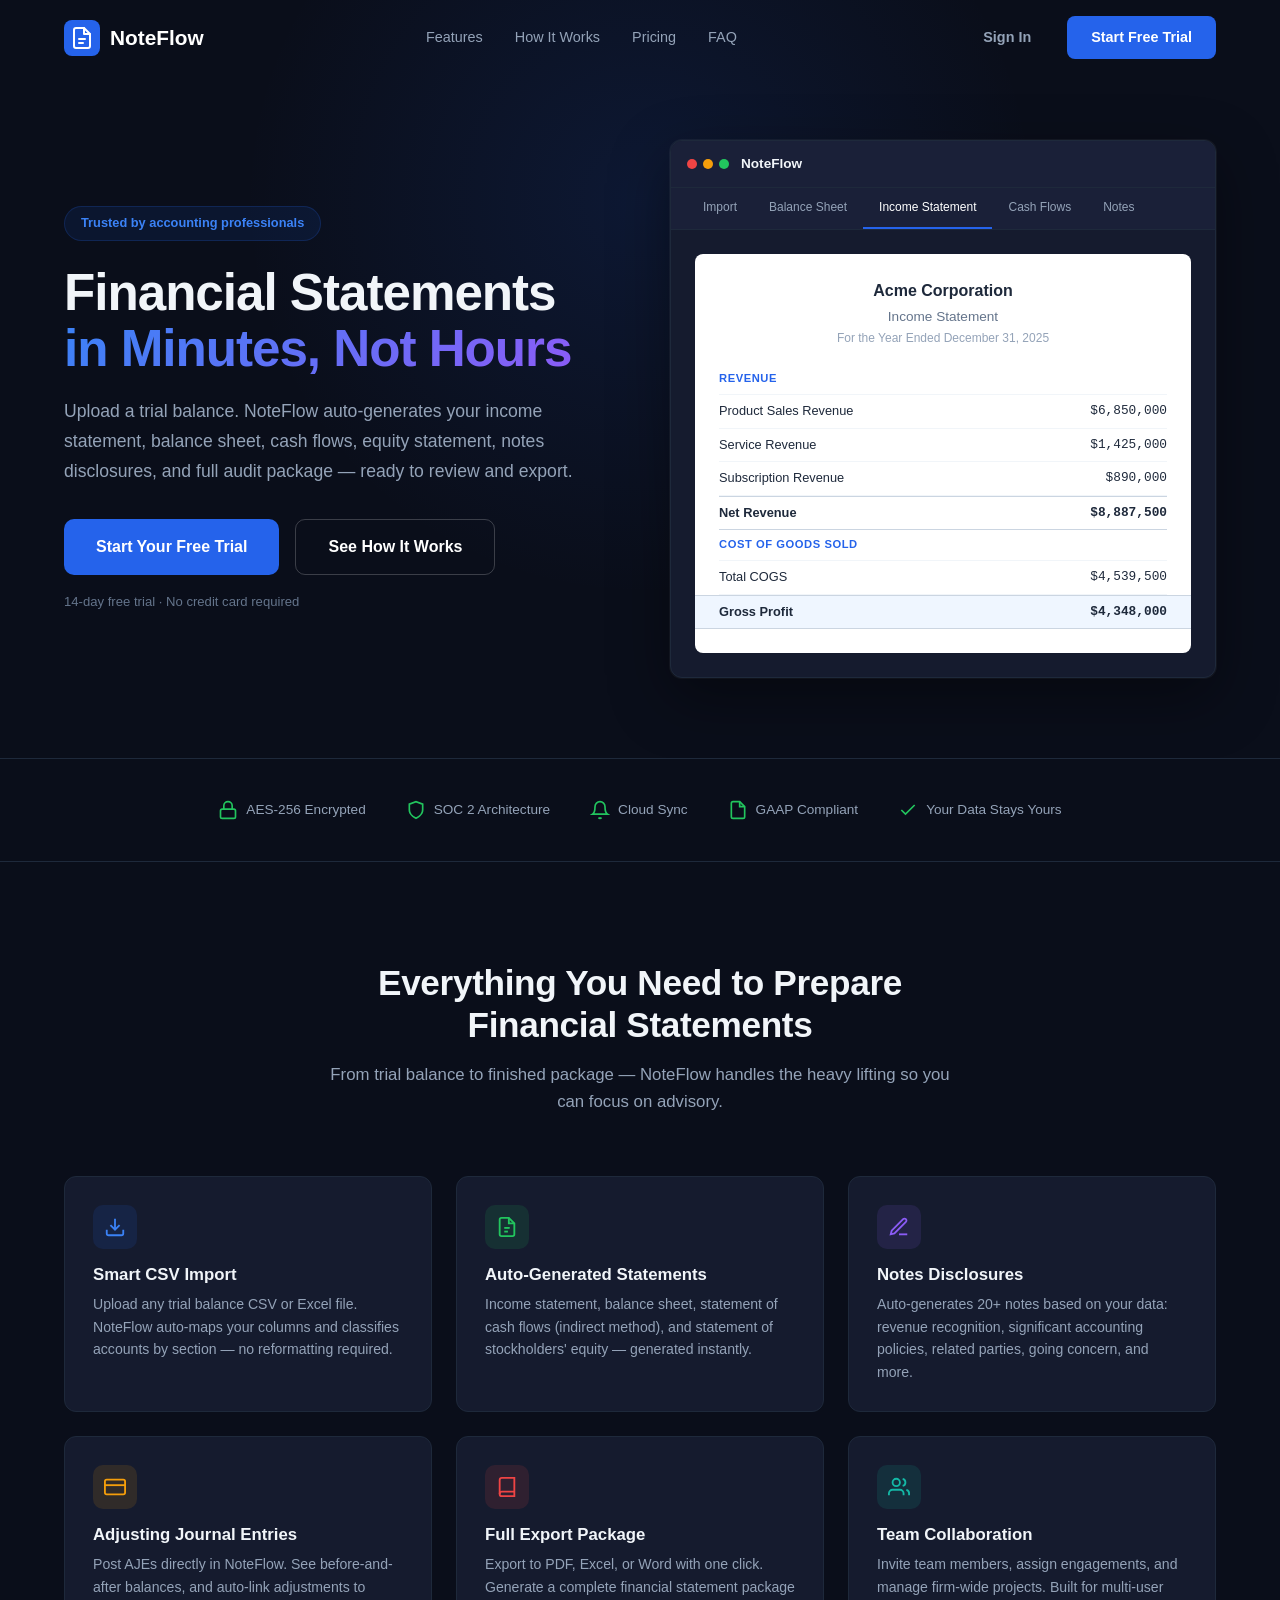
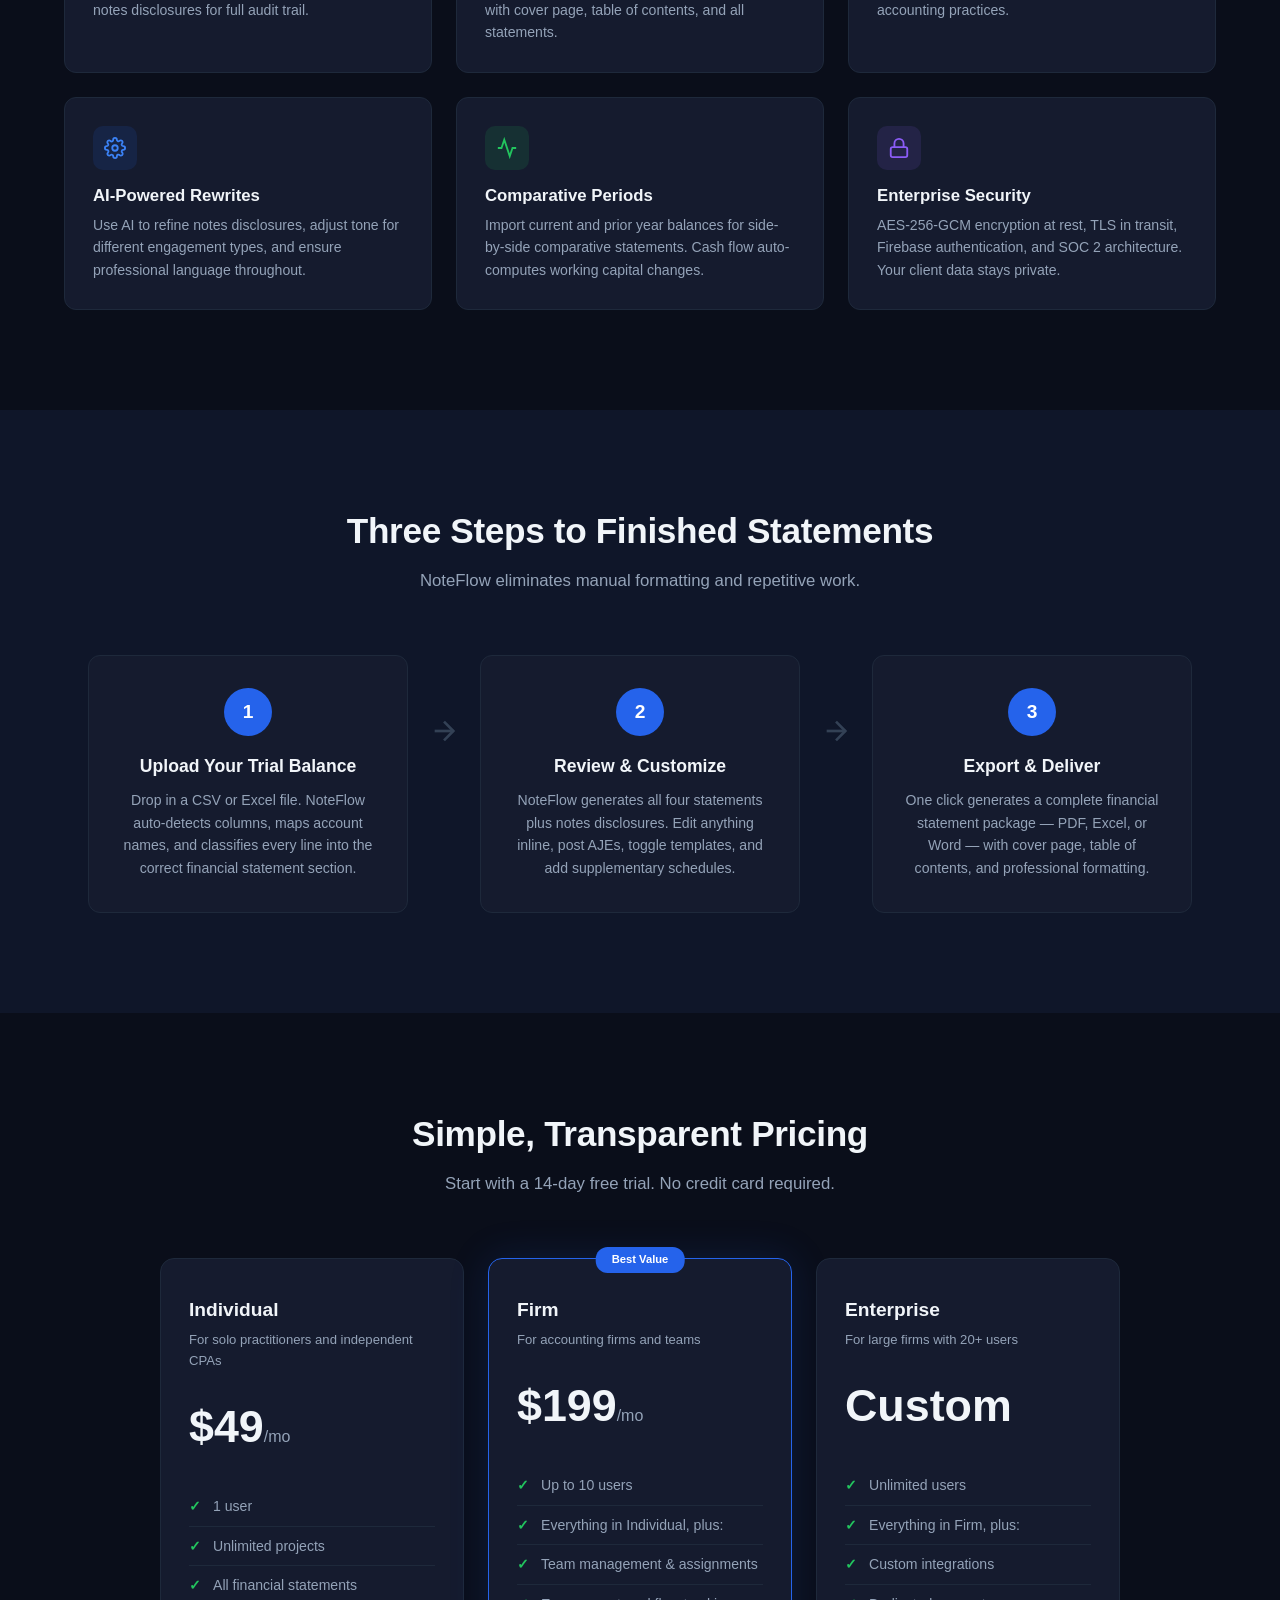
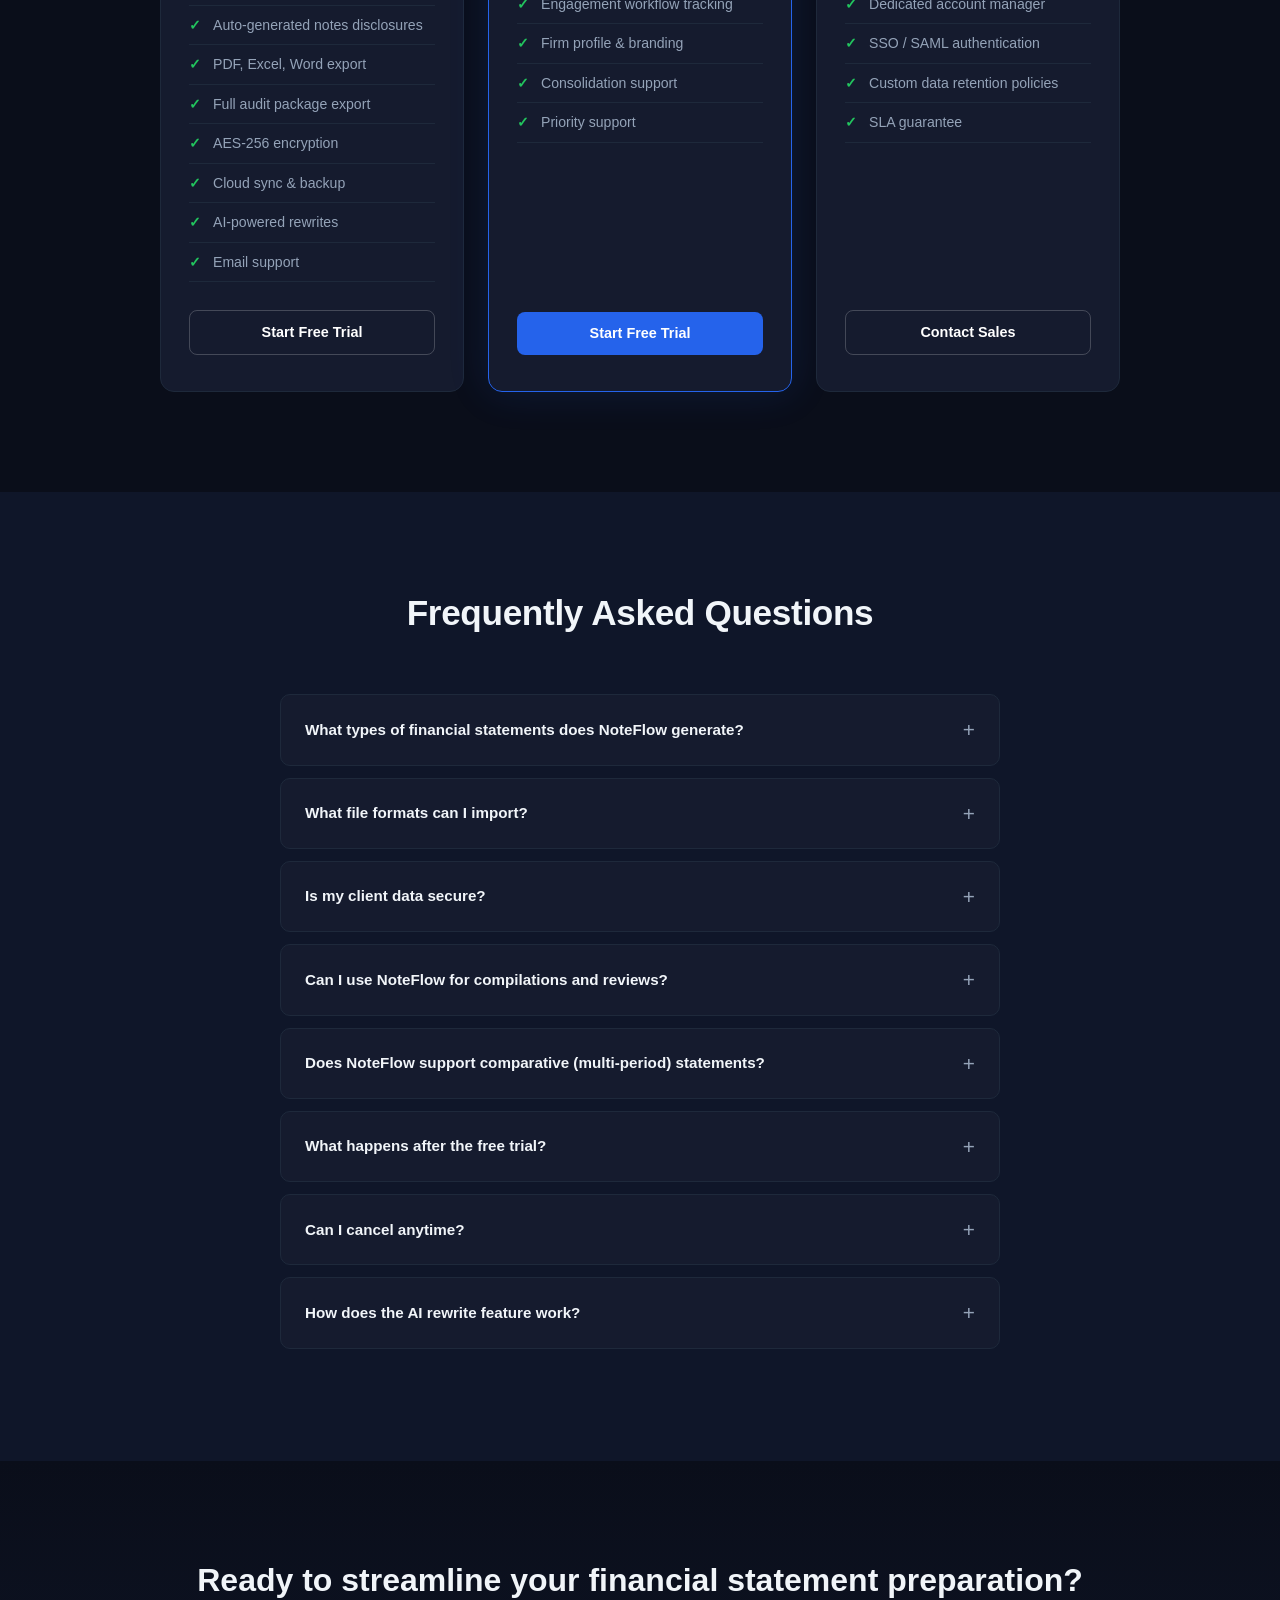
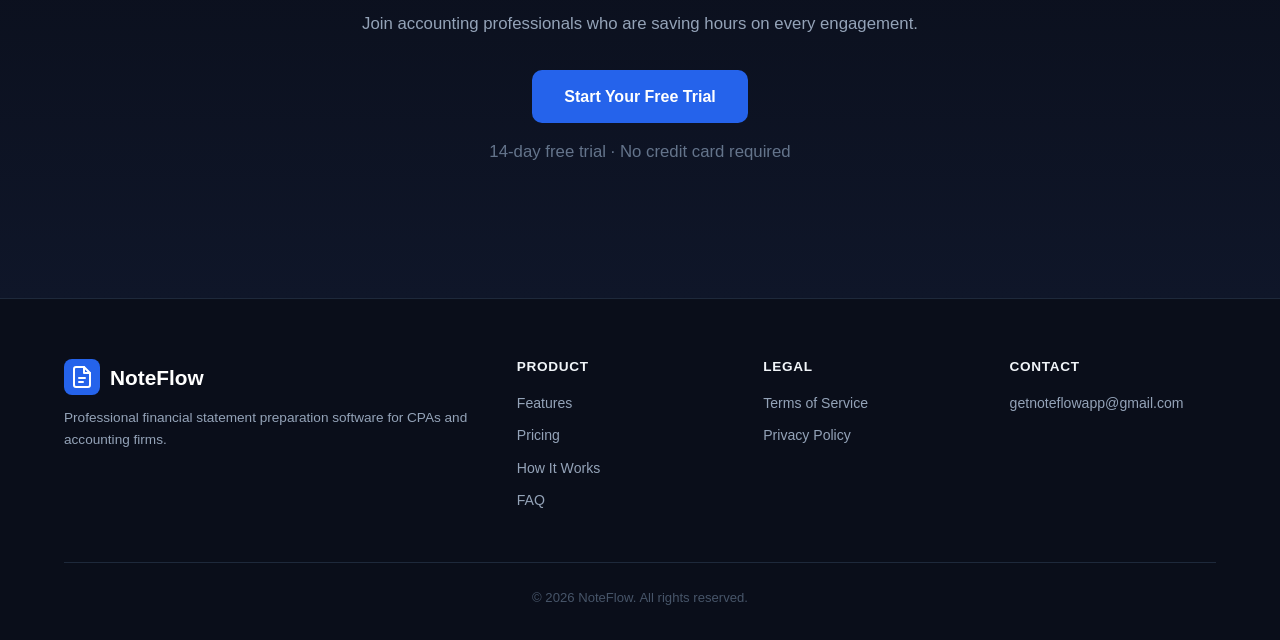
==== index.html @ 8ceaec92 "Initial product page for NoteFlow marketing site Static landing page with: - Hero section with app p" ====
<!DOCTYPE html>
<html lang="en">
<head>
  <meta charset="UTF-8">
  <meta name="viewport" content="width=device-width, initial-scale=1.0">
  <title>NoteFlow — Professional Financial Statements, Simplified</title>
  <meta name="description" content="NoteFlow automates financial statement preparation for CPAs and accounting firms. Generate income statements, balance sheets, cash flows, notes disclosures, and full audit packages in minutes.">
  <meta name="keywords" content="financial statements, CPA software, accounting software, trial balance, notes disclosures, audit package, SaaS">

  <!-- Open Graph -->
  <meta property="og:title" content="NoteFlow — Professional Financial Statements, Simplified">
  <meta property="og:description" content="Auto-generate financial statements, notes disclosures, and full audit packages from your trial balance. Built for CPAs.">
  <meta property="og:type" content="website">
  <meta property="og:url" content="https://noteflow.app">

  <!-- Favicon (inline SVG as data URI) -->
  <link rel="icon" href="data:image/svg+xml,<svg xmlns='http://www.w3.org/2000/svg' viewBox='0 0 24 24' fill='%232563eb'><rect width='24' height='24' rx='4'/><path d='M14 2H6a2 2 0 0 0-2 2v16a2 2 0 0 0 2 2h12a2 2 0 0 0 2-2V8z' fill='none' stroke='white' stroke-width='2'/><polyline points='14 2 14 8 20 8' fill='none' stroke='white' stroke-width='2'/></svg>">

  <link rel="stylesheet" href="style.css">
</head>
<body>

<!-- ===== NAVBAR ===== -->
<nav class="navbar" id="navbar">
  <div class="container nav-inner">
    <a href="/" class="nav-brand">
      <div class="nav-logo">
        <svg viewBox="0 0 24 24" fill="none" stroke="white" stroke-width="2" stroke-linecap="round" stroke-linejoin="round">
          <path d="M14 2H6a2 2 0 0 0-2 2v16a2 2 0 0 0 2 2h12a2 2 0 0 0 2-2V8z"/>
          <polyline points="14 2 14 8 20 8"/>
          <line x1="9" y1="13" x2="15" y2="13"/>
          <line x1="9" y1="17" x2="13" y2="17"/>
        </svg>
      </div>
      <span>NoteFlow</span>
    </a>
    <div class="nav-links" id="nav-links">
      <a href="#features">Features</a>
      <a href="#how-it-works">How It Works</a>
      <a href="#pricing">Pricing</a>
      <a href="#faq">FAQ</a>
    </div>
    <div class="nav-actions">
      <a href="https://app.noteflow.app" class="btn btn-ghost">Sign In</a>
      <a href="https://app.noteflow.app" class="btn btn-primary">Start Free Trial</a>
      <button class="mobile-menu-btn" id="mobile-menu-btn" aria-label="Toggle menu">
        <span></span><span></span><span></span>
      </button>
    </div>
  </div>
</nav>

<!-- ===== HERO ===== -->
<section class="hero">
  <div class="container">
    <div class="hero-content">
      <div class="hero-badge">Trusted by accounting professionals</div>
      <h1>Financial Statements<br><span class="gradient-text">in Minutes, Not Hours</span></h1>
      <p class="hero-sub">Upload a trial balance. NoteFlow auto-generates your income statement, balance sheet, cash flows, equity statement, notes disclosures, and full audit package &mdash; ready to review and export.</p>
      <div class="hero-ctas">
        <a href="https://app.noteflow.app" class="btn btn-primary btn-lg">Start Your Free Trial</a>
        <a href="#how-it-works" class="btn btn-outline btn-lg">See How It Works</a>
      </div>
      <p class="hero-note">14-day free trial &middot; No credit card required</p>
    </div>
    <div class="hero-visual">
      <div class="app-preview">
        <div class="preview-header">
          <div class="preview-dots"><span></span><span></span><span></span></div>
          <div class="preview-title">NoteFlow</div>
        </div>
        <div class="preview-tabs">
          <span>Import</span>
          <span>Balance Sheet</span>
          <span class="active">Income Statement</span>
          <span>Cash Flows</span>
          <span>Notes</span>
        </div>
        <div class="preview-body">
          <div class="preview-statement">
            <div class="preview-company">Acme Corporation</div>
            <div class="preview-stitle">Income Statement</div>
            <div class="preview-period">For the Year Ended December 31, 2025</div>
            <div class="preview-line">
              <span class="preview-section">REVENUE</span>
            </div>
            <div class="preview-line">
              <span>Product Sales Revenue</span>
              <span class="preview-amt">$6,850,000</span>
            </div>
            <div class="preview-line">
              <span>Service Revenue</span>
              <span class="preview-amt">$1,425,000</span>
            </div>
            <div class="preview-line">
              <span>Subscription Revenue</span>
              <span class="preview-amt">$890,000</span>
            </div>
            <div class="preview-line total">
              <span>Net Revenue</span>
              <span class="preview-amt">$8,887,500</span>
            </div>
            <div class="preview-line">
              <span class="preview-section">COST OF GOODS SOLD</span>
            </div>
            <div class="preview-line">
              <span>Total COGS</span>
              <span class="preview-amt">$4,539,500</span>
            </div>
            <div class="preview-line total highlight">
              <span>Gross Profit</span>
              <span class="preview-amt">$4,348,000</span>
            </div>
          </div>
        </div>
      </div>
    </div>
  </div>
</section>

<!-- ===== TRUST BAR ===== -->
<section class="trust-bar">
  <div class="container">
    <div class="trust-items">
      <div class="trust-item">
        <svg viewBox="0 0 24 24" fill="none" stroke="currentColor" stroke-width="2" width="20" height="20"><rect x="3" y="11" width="18" height="11" rx="2" ry="2"/><path d="M7 11V7a5 5 0 0 1 10 0v4"/></svg>
        <span>AES-256 Encrypted</span>
      </div>
      <div class="trust-item">
        <svg viewBox="0 0 24 24" fill="none" stroke="currentColor" stroke-width="2" width="20" height="20"><path d="M12 22s8-4 8-10V5l-8-3-8 3v7c0 6 8 10 8 10z"/></svg>
        <span>SOC 2 Architecture</span>
      </div>
      <div class="trust-item">
        <svg viewBox="0 0 24 24" fill="none" stroke="currentColor" stroke-width="2" width="20" height="20"><path d="M18 8A6 6 0 0 0 6 8c0 7-3 9-3 9h18s-3-2-3-9"/><path d="M13.73 21a2 2 0 0 1-3.46 0"/></svg>
        <span>Cloud Sync</span>
      </div>
      <div class="trust-item">
        <svg viewBox="0 0 24 24" fill="none" stroke="currentColor" stroke-width="2" width="20" height="20"><path d="M14 2H6a2 2 0 0 0-2 2v16a2 2 0 0 0 2 2h12a2 2 0 0 0 2-2V8z"/><polyline points="14 2 14 8 20 8"/></svg>
        <span>GAAP Compliant</span>
      </div>
      <div class="trust-item">
        <svg viewBox="0 0 24 24" fill="none" stroke="currentColor" stroke-width="2" width="20" height="20"><polyline points="20 6 9 17 4 12"/></svg>
        <span>Your Data Stays Yours</span>
      </div>
    </div>
  </div>
</section>

<!-- ===== FEATURES ===== -->
<section class="features" id="features">
  <div class="container">
    <div class="section-header">
      <h2>Everything You Need to Prepare<br>Financial Statements</h2>
      <p>From trial balance to finished package &mdash; NoteFlow handles the heavy lifting so you can focus on advisory.</p>
    </div>
    <div class="features-grid">
      <div class="feature-card">
        <div class="feature-icon blue">
          <svg viewBox="0 0 24 24" fill="none" stroke="currentColor" stroke-width="2"><path d="M21 15v4a2 2 0 0 1-2 2H5a2 2 0 0 1-2-2v-4"/><polyline points="7 10 12 15 17 10"/><line x1="12" y1="15" x2="12" y2="3"/></svg>
        </div>
        <h3>Smart CSV Import</h3>
        <p>Upload any trial balance CSV or Excel file. NoteFlow auto-maps your columns and classifies accounts by section &mdash; no reformatting required.</p>
      </div>
      <div class="feature-card">
        <div class="feature-icon green">
          <svg viewBox="0 0 24 24" fill="none" stroke="currentColor" stroke-width="2"><path d="M14 2H6a2 2 0 0 0-2 2v16a2 2 0 0 0 2 2h12a2 2 0 0 0 2-2V8z"/><polyline points="14 2 14 8 20 8"/><line x1="9" y1="13" x2="15" y2="13"/><line x1="9" y1="17" x2="13" y2="17"/></svg>
        </div>
        <h3>Auto-Generated Statements</h3>
        <p>Income statement, balance sheet, statement of cash flows (indirect method), and statement of stockholders' equity &mdash; generated instantly.</p>
      </div>
      <div class="feature-card">
        <div class="feature-icon purple">
          <svg viewBox="0 0 24 24" fill="none" stroke="currentColor" stroke-width="2"><path d="M12 20h9"/><path d="M16.5 3.5a2.121 2.121 0 0 1 3 3L7 19l-4 1 1-4L16.5 3.5z"/></svg>
        </div>
        <h3>Notes Disclosures</h3>
        <p>Auto-generates 20+ notes based on your data: revenue recognition, significant accounting policies, related parties, going concern, and more.</p>
      </div>
      <div class="feature-card">
        <div class="feature-icon orange">
          <svg viewBox="0 0 24 24" fill="none" stroke="currentColor" stroke-width="2"><rect x="1" y="4" width="22" height="16" rx="2" ry="2"/><line x1="1" y1="10" x2="23" y2="10"/></svg>
        </div>
        <h3>Adjusting Journal Entries</h3>
        <p>Post AJEs directly in NoteFlow. See before-and-after balances, and auto-link adjustments to notes disclosures for full audit trail.</p>
      </div>
      <div class="feature-card">
        <div class="feature-icon red">
          <svg viewBox="0 0 24 24" fill="none" stroke="currentColor" stroke-width="2"><path d="M4 19.5A2.5 2.5 0 0 1 6.5 17H20"/><path d="M6.5 2H20v20H6.5A2.5 2.5 0 0 1 4 19.5v-15A2.5 2.5 0 0 1 6.5 2z"/></svg>
        </div>
        <h3>Full Export Package</h3>
        <p>Export to PDF, Excel, or Word with one click. Generate a complete financial statement package with cover page, table of contents, and all statements.</p>
      </div>
      <div class="feature-card">
        <div class="feature-icon teal">
          <svg viewBox="0 0 24 24" fill="none" stroke="currentColor" stroke-width="2"><path d="M17 21v-2a4 4 0 0 0-4-4H5a4 4 0 0 0-4 4v2"/><circle cx="9" cy="7" r="4"/><path d="M23 21v-2a4 4 0 0 0-3-3.87"/><path d="M16 3.13a4 4 0 0 1 0 7.75"/></svg>
        </div>
        <h3>Team Collaboration</h3>
        <p>Invite team members, assign engagements, and manage firm-wide projects. Built for multi-user accounting practices.</p>
      </div>
      <div class="feature-card">
        <div class="feature-icon blue">
          <svg viewBox="0 0 24 24" fill="none" stroke="currentColor" stroke-width="2"><circle cx="12" cy="12" r="3"/><path d="M19.4 15a1.65 1.65 0 0 0 .33 1.82l.06.06a2 2 0 0 1 0 2.83 2 2 0 0 1-2.83 0l-.06-.06a1.65 1.65 0 0 0-1.82-.33 1.65 1.65 0 0 0-1 1.51V21a2 2 0 0 1-2 2 2 2 0 0 1-2-2v-.09A1.65 1.65 0 0 0 9 19.4a1.65 1.65 0 0 0-1.82.33l-.06.06a2 2 0 0 1-2.83 0 2 2 0 0 1 0-2.83l.06-.06A1.65 1.65 0 0 0 4.68 15a1.65 1.65 0 0 0-1.51-1H3a2 2 0 0 1-2-2 2 2 0 0 1 2-2h.09A1.65 1.65 0 0 0 4.6 9a1.65 1.65 0 0 0-.33-1.82l-.06-.06a2 2 0 0 1 0-2.83 2 2 0 0 1 2.83 0l.06.06A1.65 1.65 0 0 0 9 4.68a1.65 1.65 0 0 0 1-1.51V3a2 2 0 0 1 2-2 2 2 0 0 1 2 2v.09a1.65 1.65 0 0 0 1 1.51 1.65 1.65 0 0 0 1.82-.33l.06-.06a2 2 0 0 1 2.83 0 2 2 0 0 1 0 2.83l-.06.06A1.65 1.65 0 0 0 19.4 9a1.65 1.65 0 0 0 1.51 1H21a2 2 0 0 1 2 2 2 2 0 0 1-2 2h-.09a1.65 1.65 0 0 0-1.51 1z"/></svg>
        </div>
        <h3>AI-Powered Rewrites</h3>
        <p>Use AI to refine notes disclosures, adjust tone for different engagement types, and ensure professional language throughout.</p>
      </div>
      <div class="feature-card">
        <div class="feature-icon green">
          <svg viewBox="0 0 24 24" fill="none" stroke="currentColor" stroke-width="2"><polyline points="22 12 18 12 15 21 9 3 6 12 2 12"/></svg>
        </div>
        <h3>Comparative Periods</h3>
        <p>Import current and prior year balances for side-by-side comparative statements. Cash flow auto-computes working capital changes.</p>
      </div>
      <div class="feature-card">
        <div class="feature-icon purple">
          <svg viewBox="0 0 24 24" fill="none" stroke="currentColor" stroke-width="2"><rect x="3" y="11" width="18" height="11" rx="2" ry="2"/><path d="M7 11V7a5 5 0 0 1 10 0v4"/></svg>
        </div>
        <h3>Enterprise Security</h3>
        <p>AES-256-GCM encryption at rest, TLS in transit, Firebase authentication, and SOC 2 architecture. Your client data stays private.</p>
      </div>
    </div>
  </div>
</section>

<!-- ===== HOW IT WORKS ===== -->
<section class="how-it-works" id="how-it-works">
  <div class="container">
    <div class="section-header">
      <h2>Three Steps to Finished Statements</h2>
      <p>NoteFlow eliminates manual formatting and repetitive work.</p>
    </div>
    <div class="steps">
      <div class="step">
        <div class="step-number">1</div>
        <h3>Upload Your Trial Balance</h3>
        <p>Drop in a CSV or Excel file. NoteFlow auto-detects columns, maps account names, and classifies every line into the correct financial statement section.</p>
      </div>
      <div class="step-arrow">
        <svg viewBox="0 0 24 24" fill="none" stroke="currentColor" stroke-width="2" width="32" height="32"><line x1="5" y1="12" x2="19" y2="12"/><polyline points="12 5 19 12 12 19"/></svg>
      </div>
      <div class="step">
        <div class="step-number">2</div>
        <h3>Review &amp; Customize</h3>
        <p>NoteFlow generates all four statements plus notes disclosures. Edit anything inline, post AJEs, toggle templates, and add supplementary schedules.</p>
      </div>
      <div class="step-arrow">
        <svg viewBox="0 0 24 24" fill="none" stroke="currentColor" stroke-width="2" width="32" height="32"><line x1="5" y1="12" x2="19" y2="12"/><polyline points="12 5 19 12 12 19"/></svg>
      </div>
      <div class="step">
        <div class="step-number">3</div>
        <h3>Export &amp; Deliver</h3>
        <p>One click generates a complete financial statement package &mdash; PDF, Excel, or Word &mdash; with cover page, table of contents, and professional formatting.</p>
      </div>
    </div>
  </div>
</section>

<!-- ===== PRICING ===== -->
<section class="pricing" id="pricing">
  <div class="container">
    <div class="section-header">
      <h2>Simple, Transparent Pricing</h2>
      <p>Start with a 14-day free trial. No credit card required.</p>
    </div>
    <div class="pricing-grid">
      <div class="price-card">
        <div class="price-name">Individual</div>
        <div class="price-desc">For solo practitioners and independent CPAs</div>
        <div class="price-amount">$49<span>/mo</span></div>
        <ul class="price-features">
          <li>1 user</li>
          <li>Unlimited projects</li>
          <li>All financial statements</li>
          <li>Auto-generated notes disclosures</li>
          <li>PDF, Excel, Word export</li>
          <li>Full audit package export</li>
          <li>AES-256 encryption</li>
          <li>Cloud sync &amp; backup</li>
          <li>AI-powered rewrites</li>
          <li>Email support</li>
        </ul>
        <a href="https://app.noteflow.app" class="btn btn-outline btn-block">Start Free Trial</a>
      </div>
      <div class="price-card featured">
        <div class="price-badge">Best Value</div>
        <div class="price-name">Firm</div>
        <div class="price-desc">For accounting firms and teams</div>
        <div class="price-amount">$199<span>/mo</span></div>
        <ul class="price-features">
          <li>Up to 10 users</li>
          <li>Everything in Individual, plus:</li>
          <li>Team management &amp; assignments</li>
          <li>Engagement workflow tracking</li>
          <li>Firm profile &amp; branding</li>
          <li>Consolidation support</li>
          <li>Priority support</li>
        </ul>
        <a href="https://app.noteflow.app" class="btn btn-primary btn-block">Start Free Trial</a>
      </div>
      <div class="price-card">
        <div class="price-name">Enterprise</div>
        <div class="price-desc">For large firms with 20+ users</div>
        <div class="price-amount">Custom</div>
        <ul class="price-features">
          <li>Unlimited users</li>
          <li>Everything in Firm, plus:</li>
          <li>Custom integrations</li>
          <li>Dedicated account manager</li>
          <li>SSO / SAML authentication</li>
          <li>Custom data retention policies</li>
          <li>SLA guarantee</li>
        </ul>
        <a href="mailto:getnoteflowapp@gmail.com" class="btn btn-outline btn-block">Contact Sales</a>
      </div>
    </div>
  </div>
</section>

<!-- ===== FAQ ===== -->
<section class="faq" id="faq">
  <div class="container">
    <div class="section-header">
      <h2>Frequently Asked Questions</h2>
    </div>
    <div class="faq-list">
      <details class="faq-item">
        <summary>What types of financial statements does NoteFlow generate?</summary>
        <p>NoteFlow generates all four primary financial statements: Income Statement, Balance Sheet, Statement of Cash Flows (indirect method), and Statement of Stockholders' Equity. It also auto-generates comprehensive notes disclosures, supplementary schedules, and a complete audit package with cover page and table of contents.</p>
      </details>
      <details class="faq-item">
        <summary>What file formats can I import?</summary>
        <p>NoteFlow accepts CSV, TSV, and Excel (.xlsx, .xls) files. Our smart import wizard auto-detects your column layout and lets you map fields with a visual interface &mdash; no need to reformat your trial balance.</p>
      </details>
      <details class="faq-item">
        <summary>Is my client data secure?</summary>
        <p>Absolutely. All data is encrypted with AES-256-GCM at rest and TLS in transit. We use Firebase Authentication for secure login, and your encryption keys are derived from your credentials so even we cannot read your data. We never sell or share client data.</p>
      </details>
      <details class="faq-item">
        <summary>Can I use NoteFlow for compilations and reviews?</summary>
        <p>Yes. NoteFlow is designed for compilation, review, and preparation engagements. The auto-generated notes disclosures follow GAAP standards and can be customized for your specific engagement type (tax basis, cash basis, GAAP, IFRS).</p>
      </details>
      <details class="faq-item">
        <summary>Does NoteFlow support comparative (multi-period) statements?</summary>
        <p>Yes. Import current and prior year trial balances together, and NoteFlow generates side-by-side comparative statements. The cash flow statement automatically computes working capital changes between periods.</p>
      </details>
      <details class="faq-item">
        <summary>What happens after the free trial?</summary>
        <p>After 14 days, you'll be asked to select a subscription plan to continue. All your data and projects are preserved. You can export everything at any time, even if your subscription lapses.</p>
      </details>
      <details class="faq-item">
        <summary>Can I cancel anytime?</summary>
        <p>Yes. There are no long-term contracts. Cancel your subscription at any time from your account settings. You'll retain access through the end of your billing period.</p>
      </details>
      <details class="faq-item">
        <summary>How does the AI rewrite feature work?</summary>
        <p>NoteFlow integrates with AI to help you refine notes disclosures. You provide your own API key (stored locally, never sent to our servers), and the AI can adjust tone, expand detail, or simplify language while preserving technical accuracy.</p>
      </details>
    </div>
  </div>
</section>

<!-- ===== CTA ===== -->
<section class="cta-section">
  <div class="container">
    <h2>Ready to streamline your financial statement preparation?</h2>
    <p>Join accounting professionals who are saving hours on every engagement.</p>
    <a href="https://app.noteflow.app" class="btn btn-primary btn-lg">Start Your Free Trial</a>
    <p class="cta-note">14-day free trial &middot; No credit card required</p>
  </div>
</section>

<!-- ===== FOOTER ===== -->
<footer class="footer">
  <div class="container">
    <div class="footer-grid">
      <div class="footer-brand">
        <div class="nav-brand">
          <div class="nav-logo">
            <svg viewBox="0 0 24 24" fill="none" stroke="white" stroke-width="2" stroke-linecap="round" stroke-linejoin="round">
              <path d="M14 2H6a2 2 0 0 0-2 2v16a2 2 0 0 0 2 2h12a2 2 0 0 0 2-2V8z"/>
              <polyline points="14 2 14 8 20 8"/>
              <line x1="9" y1="13" x2="15" y2="13"/>
              <line x1="9" y1="17" x2="13" y2="17"/>
            </svg>
          </div>
          <span>NoteFlow</span>
        </div>
        <p>Professional financial statement preparation software for CPAs and accounting firms.</p>
      </div>
      <div class="footer-col">
        <h4>Product</h4>
        <a href="#features">Features</a>
        <a href="#pricing">Pricing</a>
        <a href="#how-it-works">How It Works</a>
        <a href="#faq">FAQ</a>
      </div>
      <div class="footer-col">
        <h4>Legal</h4>
        <a href="terms.html">Terms of Service</a>
        <a href="privacy.html">Privacy Policy</a>
      </div>
      <div class="footer-col">
        <h4>Contact</h4>
        <a href="mailto:getnoteflowapp@gmail.com">getnoteflowapp@gmail.com</a>
      </div>
    </div>
    <div class="footer-bottom">
      <p>&copy; 2026 NoteFlow. All rights reserved.</p>
    </div>
  </div>
</footer>

<script>
// Mobile menu toggle
document.getElementById('mobile-menu-btn').addEventListener('click', function() {
  document.getElementById('nav-links').classList.toggle('open');
  this.classList.toggle('open');
});

// Navbar scroll effect
window.addEventListener('scroll', function() {
  document.getElementById('navbar').classList.toggle('scrolled', window.scrollY > 20);
});

// Smooth scroll for anchor links
document.querySelectorAll('a[href^="#"]').forEach(function(a) {
  a.addEventListener('click', function(e) {
    e.preventDefault();
    var target = document.querySelector(this.getAttribute('href'));
    if (target) {
      target.scrollIntoView({ behavior: 'smooth', block: 'start' });
      // Close mobile menu if open
      document.getElementById('nav-links').classList.remove('open');
      document.getElementById('mobile-menu-btn').classList.remove('open');
    }
  });
});
</script>

</body>
</html>
---- style.css ----
/* ═══════════════════════════════════════════════════════════════════
   NoteFlow — Product Page Styles
   ═══════════════════════════════════════════════════════════════════ */

:root {
  --primary: #2563eb;
  --primary-dark: #1d4ed8;
  --primary-light: #3b82f6;
  --bg: #0a0e1a;
  --bg-light: #0f1629;
  --card: #151b2e;
  --card-border: #1e293b;
  --text: #94a3b8;
  --heading: #f1f5f9;
  --white: #ffffff;
  --green: #22c55e;
  --purple: #8b5cf6;
  --orange: #f59e0b;
  --red: #ef4444;
  --teal: #14b8a6;
}

*, *::before, *::after { box-sizing: border-box; margin: 0; padding: 0; }

html { scroll-behavior: smooth; scroll-padding-top: 80px; }

body {
  font-family: -apple-system, BlinkMacSystemFont, 'Segoe UI', Roboto, 'Helvetica Neue', Arial, sans-serif;
  background: var(--bg);
  color: var(--text);
  line-height: 1.6;
  -webkit-font-smoothing: antialiased;
}

.container { max-width: 1200px; margin: 0 auto; padding: 0 24px; }

h1, h2, h3, h4 { color: var(--heading); font-weight: 700; line-height: 1.2; }

a { color: var(--primary-light); text-decoration: none; }

/* ─── Buttons ────────────────────────────────────────────────────── */

.btn {
  display: inline-flex; align-items: center; justify-content: center;
  padding: 10px 24px; border-radius: 8px; font-weight: 600;
  font-size: 0.9rem; transition: all 0.2s; border: none; cursor: pointer;
  text-decoration: none;
}
.btn-primary { background: var(--primary); color: var(--white); }
.btn-primary:hover { background: var(--primary-dark); transform: translateY(-1px); box-shadow: 0 4px 20px rgba(37, 99, 235, 0.4); }
.btn-outline { background: transparent; color: var(--white); border: 1px solid rgba(255,255,255,0.2); }
.btn-outline:hover { border-color: var(--primary); color: var(--primary-light); background: rgba(37, 99, 235, 0.05); }
.btn-ghost { background: transparent; color: var(--text); }
.btn-ghost:hover { color: var(--white); }
.btn-lg { padding: 14px 32px; font-size: 1rem; border-radius: 10px; }
.btn-block { width: 100%; }

/* ─── Navbar ─────────────────────────────────────────────────────── */

.navbar {
  position: fixed; top: 0; left: 0; right: 0; z-index: 1000;
  padding: 16px 0; transition: all 0.3s;
}
.navbar.scrolled { background: rgba(10, 14, 26, 0.95); backdrop-filter: blur(20px); border-bottom: 1px solid var(--card-border); padding: 10px 0; }
.nav-inner { display: flex; align-items: center; justify-content: space-between; }
.nav-brand { display: flex; align-items: center; gap: 10px; text-decoration: none; }
.nav-brand span { font-size: 1.3rem; font-weight: 800; color: var(--white); }
.nav-logo {
  width: 36px; height: 36px; background: var(--primary); border-radius: 8px;
  display: flex; align-items: center; justify-content: center; padding: 6px;
}
.nav-logo svg { width: 100%; height: 100%; }
.nav-links { display: flex; gap: 32px; }
.nav-links a { color: var(--text); font-size: 0.9rem; font-weight: 500; transition: color 0.2s; }
.nav-links a:hover { color: var(--white); }
.nav-actions { display: flex; align-items: center; gap: 12px; }

.mobile-menu-btn {
  display: none; background: none; border: none; cursor: pointer;
  width: 28px; height: 20px; position: relative; flex-direction: column; justify-content: space-between;
}
.mobile-menu-btn span {
  display: block; width: 100%; height: 2px; background: var(--text); border-radius: 2px;
  transition: all 0.3s;
}
.mobile-menu-btn.open span:nth-child(1) { transform: rotate(45deg) translate(6px, 6px); }
.mobile-menu-btn.open span:nth-child(2) { opacity: 0; }
.mobile-menu-btn.open span:nth-child(3) { transform: rotate(-45deg) translate(6px, -6px); }

/* ─── Hero ───────────────────────────────────────────────────────── */

.hero {
  padding: 140px 0 80px; position: relative; overflow: hidden;
}
.hero::before {
  content: ''; position: absolute; top: -200px; left: 50%; transform: translateX(-50%);
  width: 800px; height: 800px; border-radius: 50%;
  background: radial-gradient(circle, rgba(37, 99, 235, 0.12) 0%, transparent 70%);
  pointer-events: none;
}
.hero .container { display: grid; grid-template-columns: 1fr 1fr; gap: 60px; align-items: center; }
.hero-content { position: relative; z-index: 1; }
.hero-badge {
  display: inline-block; background: rgba(37, 99, 235, 0.1); color: var(--primary-light);
  padding: 6px 16px; border-radius: 20px; font-size: 0.8rem; font-weight: 600;
  margin-bottom: 24px; border: 1px solid rgba(37, 99, 235, 0.2);
}
.hero h1 { font-size: 3.2rem; line-height: 1.1; margin-bottom: 20px; letter-spacing: -0.02em; }
.gradient-text { background: linear-gradient(135deg, var(--primary-light), var(--purple)); -webkit-background-clip: text; -webkit-text-fill-color: transparent; background-clip: text; }
.hero-sub { font-size: 1.1rem; line-height: 1.7; margin-bottom: 32px; max-width: 520px; color: var(--text); }
.hero-ctas { display: flex; gap: 16px; margin-bottom: 16px; }
.hero-note { font-size: 0.82rem; color: #64748b; }

/* ─── App Preview (Hero visual) ──────────────────────────────────── */

.hero-visual { position: relative; z-index: 1; }
.app-preview {
  background: var(--card); border: 1px solid var(--card-border); border-radius: 12px;
  overflow: hidden; box-shadow: 0 20px 60px rgba(0,0,0,0.4), 0 0 0 1px rgba(255,255,255,0.05);
}
.preview-header {
  display: flex; align-items: center; gap: 12px; padding: 12px 16px;
  background: #1a2038; border-bottom: 1px solid var(--card-border);
}
.preview-dots { display: flex; gap: 6px; }
.preview-dots span { width: 10px; height: 10px; border-radius: 50%; background: #334155; }
.preview-dots span:nth-child(1) { background: #ef4444; }
.preview-dots span:nth-child(2) { background: #f59e0b; }
.preview-dots span:nth-child(3) { background: #22c55e; }
.preview-title { color: var(--heading); font-weight: 700; font-size: 0.85rem; }
.preview-tabs {
  display: flex; gap: 0; background: #1a2038; border-bottom: 1px solid var(--card-border);
  padding: 0 16px; font-size: 0.75rem;
}
.preview-tabs span { padding: 10px 16px; color: var(--text); cursor: default; }
.preview-tabs span.active { color: var(--white); border-bottom: 2px solid var(--primary); }
.preview-body { padding: 24px; }
.preview-statement { background: var(--white); border-radius: 8px; padding: 24px; color: #1e293b; }
.preview-company { text-align: center; font-weight: 700; font-size: 1rem; margin-bottom: 2px; }
.preview-stitle { text-align: center; color: #64748b; font-size: 0.85rem; margin-bottom: 2px; }
.preview-period { text-align: center; color: #94a3b8; font-size: 0.75rem; margin-bottom: 16px; }
.preview-line { display: flex; justify-content: space-between; padding: 6px 0; font-size: 0.8rem; border-bottom: 1px solid #f1f5f9; }
.preview-line .preview-section { font-weight: 700; font-size: 0.7rem; letter-spacing: 0.05em; color: var(--primary); }
.preview-line.total { font-weight: 700; border-top: 1px solid #cbd5e1; border-bottom: 1px solid #cbd5e1; }
.preview-line.highlight { background: #eff6ff; margin: 0 -24px; padding: 6px 24px; }
.preview-amt { font-family: 'SF Mono', 'Fira Code', monospace; font-size: 0.8rem; }

/* ─── Trust Bar ──────────────────────────────────────────────────── */

.trust-bar { padding: 40px 0; border-top: 1px solid var(--card-border); border-bottom: 1px solid var(--card-border); }
.trust-items { display: flex; justify-content: center; gap: 40px; flex-wrap: wrap; }
.trust-item { display: flex; align-items: center; gap: 8px; font-size: 0.85rem; color: var(--text); }
.trust-item svg { color: var(--green); flex-shrink: 0; }

/* ─── Section Headers ────────────────────────────────────────────── */

.section-header { text-align: center; max-width: 640px; margin: 0 auto 60px; }
.section-header h2 { font-size: 2.2rem; margin-bottom: 16px; letter-spacing: -0.01em; }
.section-header p { font-size: 1.05rem; color: var(--text); }

/* ─── Features ───────────────────────────────────────────────────── */

.features { padding: 100px 0; }
.features-grid { display: grid; grid-template-columns: repeat(3, 1fr); gap: 24px; }
.feature-card {
  background: var(--card); border: 1px solid var(--card-border); border-radius: 12px;
  padding: 28px; transition: all 0.3s;
}
.feature-card:hover { border-color: rgba(37, 99, 235, 0.3); transform: translateY(-2px); box-shadow: 0 8px 30px rgba(0,0,0,0.2); }
.feature-icon {
  width: 44px; height: 44px; border-radius: 10px; display: flex; align-items: center;
  justify-content: center; margin-bottom: 16px;
}
.feature-icon svg { width: 22px; height: 22px; }
.feature-icon.blue { background: rgba(37, 99, 235, 0.12); color: var(--primary-light); }
.feature-icon.green { background: rgba(34, 197, 94, 0.12); color: var(--green); }
.feature-icon.purple { background: rgba(139, 92, 246, 0.12); color: var(--purple); }
.feature-icon.orange { background: rgba(245, 158, 11, 0.12); color: var(--orange); }
.feature-icon.red { background: rgba(239, 68, 68, 0.12); color: var(--red); }
.feature-icon.teal { background: rgba(20, 184, 166, 0.12); color: var(--teal); }
.feature-card h3 { font-size: 1.05rem; margin-bottom: 8px; }
.feature-card p { font-size: 0.88rem; line-height: 1.6; }

/* ─── How It Works ───────────────────────────────────────────────── */

.how-it-works { padding: 100px 0; background: var(--bg-light); }
.steps { display: flex; align-items: flex-start; justify-content: center; gap: 20px; }
.step {
  flex: 1; max-width: 320px; background: var(--card); border: 1px solid var(--card-border);
  border-radius: 12px; padding: 32px; text-align: center;
}
.step-number {
  width: 48px; height: 48px; border-radius: 50%; background: var(--primary);
  color: var(--white); font-size: 1.2rem; font-weight: 800;
  display: flex; align-items: center; justify-content: center;
  margin: 0 auto 20px;
}
.step h3 { font-size: 1.1rem; margin-bottom: 12px; }
.step p { font-size: 0.88rem; line-height: 1.6; }
.step-arrow { display: flex; align-items: center; padding-top: 60px; color: #334155; }

/* ─── Pricing ────────────────────────────────────────────────────── */

.pricing { padding: 100px 0; }
.pricing-grid { display: grid; grid-template-columns: repeat(3, 1fr); gap: 24px; max-width: 960px; margin: 0 auto; }
.price-card {
  background: var(--card); border: 1px solid var(--card-border); border-radius: 14px;
  padding: 36px 28px; display: flex; flex-direction: column; position: relative;
}
.price-card.featured { border-color: var(--primary); box-shadow: 0 0 40px rgba(37, 99, 235, 0.15); }
.price-badge {
  position: absolute; top: -12px; left: 50%; transform: translateX(-50%);
  background: var(--primary); color: var(--white); font-size: 0.7rem; font-weight: 700;
  padding: 4px 16px; border-radius: 12px;
}
.price-name { font-size: 1.2rem; font-weight: 700; color: var(--heading); margin-bottom: 4px; }
.price-desc { font-size: 0.82rem; color: var(--text); margin-bottom: 20px; }
.price-amount { font-size: 2.8rem; font-weight: 800; color: var(--heading); margin-bottom: 24px; }
.price-amount span { font-size: 1rem; font-weight: 400; color: var(--text); }
.price-features { list-style: none; flex: 1; margin-bottom: 28px; }
.price-features li {
  padding: 8px 0; font-size: 0.88rem; border-bottom: 1px solid var(--card-border);
  position: relative; padding-left: 24px;
}
.price-features li::before {
  content: '\2713'; position: absolute; left: 0; color: var(--green); font-weight: 700;
}

/* ─── FAQ ─────────────────────────────────────────────────────────── */

.faq { padding: 100px 0; background: var(--bg-light); }
.faq-list { max-width: 720px; margin: 0 auto; }
.faq-item {
  background: var(--card); border: 1px solid var(--card-border); border-radius: 10px;
  margin-bottom: 12px; overflow: hidden;
}
.faq-item summary {
  padding: 18px 24px; font-weight: 600; font-size: 0.95rem; color: var(--heading);
  cursor: pointer; list-style: none; display: flex; justify-content: space-between; align-items: center;
}
.faq-item summary::-webkit-details-marker { display: none; }
.faq-item summary::after { content: '+'; font-size: 1.3rem; color: var(--text); font-weight: 300; transition: transform 0.2s; }
.faq-item[open] summary::after { content: '\2212'; }
.faq-item p { padding: 0 24px 18px; font-size: 0.9rem; line-height: 1.7; }

/* ─── CTA Section ────────────────────────────────────────────────── */

.cta-section {
  padding: 100px 0; text-align: center;
  background: linear-gradient(180deg, var(--bg) 0%, var(--bg-light) 100%);
}
.cta-section h2 { font-size: 2rem; margin-bottom: 12px; }
.cta-section > .container > p { font-size: 1.05rem; margin-bottom: 32px; }
.cta-note { font-size: 0.82rem; color: #64748b; margin-top: 16px; }

/* ─── Footer ─────────────────────────────────────────────────────── */

.footer { padding: 60px 0 32px; border-top: 1px solid var(--card-border); }
.footer-grid { display: grid; grid-template-columns: 2fr 1fr 1fr 1fr; gap: 40px; margin-bottom: 40px; }
.footer-brand p { font-size: 0.85rem; margin-top: 12px; line-height: 1.6; }
.footer-col h4 { font-size: 0.85rem; color: var(--heading); margin-bottom: 16px; text-transform: uppercase; letter-spacing: 0.05em; }
.footer-col a { display: block; font-size: 0.88rem; color: var(--text); margin-bottom: 10px; transition: color 0.2s; }
.footer-col a:hover { color: var(--white); }
.footer-bottom { border-top: 1px solid var(--card-border); padding-top: 24px; text-align: center; font-size: 0.82rem; color: #475569; }

/* ─── Responsive ─────────────────────────────────────────────────── */

@media (max-width: 1024px) {
  .hero .container { grid-template-columns: 1fr; text-align: center; }
  .hero-sub { max-width: 100%; margin-left: auto; margin-right: auto; }
  .hero-ctas { justify-content: center; }
  .hero-visual { max-width: 580px; margin: 40px auto 0; }
  .features-grid { grid-template-columns: repeat(2, 1fr); }
  .footer-grid { grid-template-columns: 1fr 1fr; }
}

@media (max-width: 768px) {
  .nav-links { display: none; position: absolute; top: 100%; left: 0; right: 0; background: var(--bg); flex-direction: column; padding: 20px 24px; gap: 16px; border-bottom: 1px solid var(--card-border); }
  .nav-links.open { display: flex; }
  .nav-actions .btn-ghost, .nav-actions .btn-primary { display: none; }
  .mobile-menu-btn { display: flex; }

  .hero { padding: 120px 0 60px; }
  .hero h1 { font-size: 2.2rem; }
  .hero-ctas { flex-direction: column; align-items: center; }
  .hero-ctas .btn { width: 100%; max-width: 320px; }

  .features-grid { grid-template-columns: 1fr; }

  .steps { flex-direction: column; align-items: center; }
  .step-arrow { transform: rotate(90deg); padding: 0; }

  .pricing-grid { grid-template-columns: 1fr; max-width: 400px; }

  .footer-grid { grid-template-columns: 1fr; gap: 32px; }

  .trust-items { gap: 20px; }
  .trust-item { font-size: 0.78rem; }
}

@media (max-width: 480px) {
  .hero h1 { font-size: 1.8rem; }
  .section-header h2 { font-size: 1.6rem; }
  .preview-tabs span { padding: 8px 8px; font-size: 0.65rem; }
}
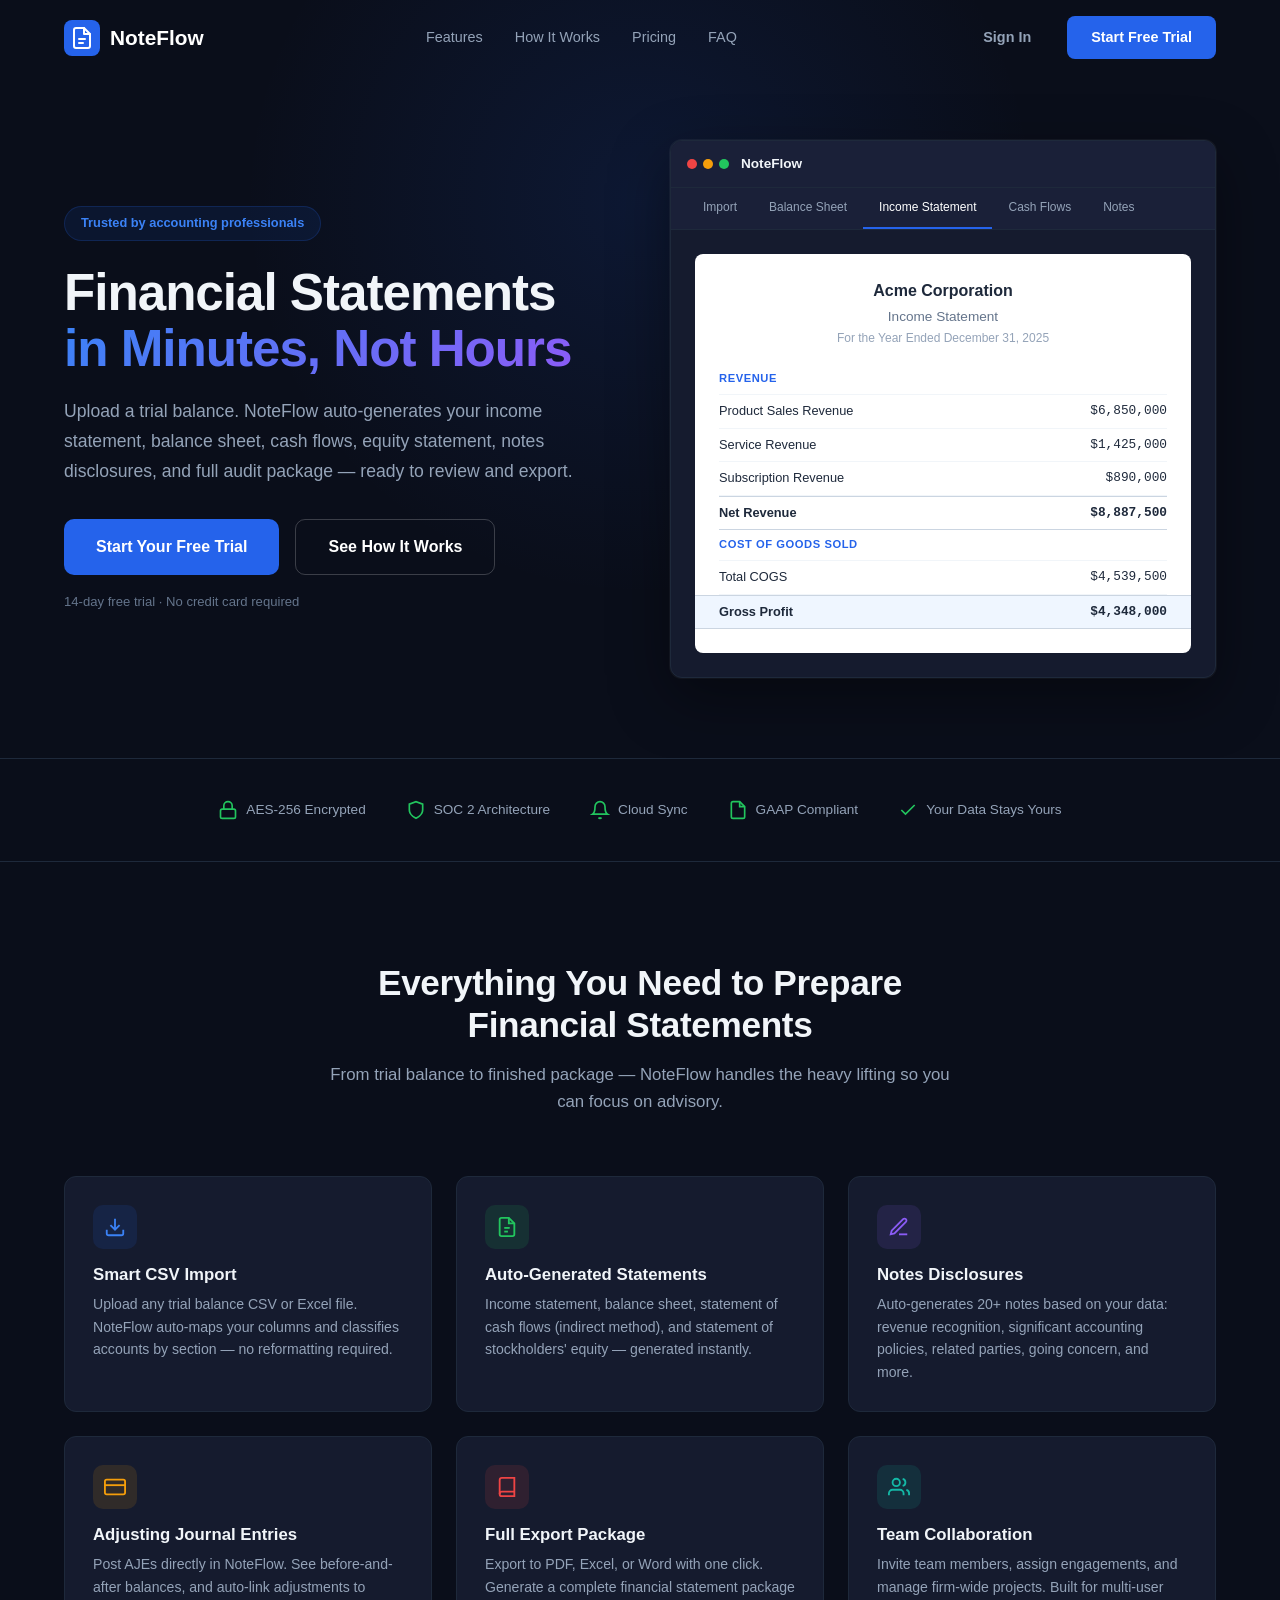
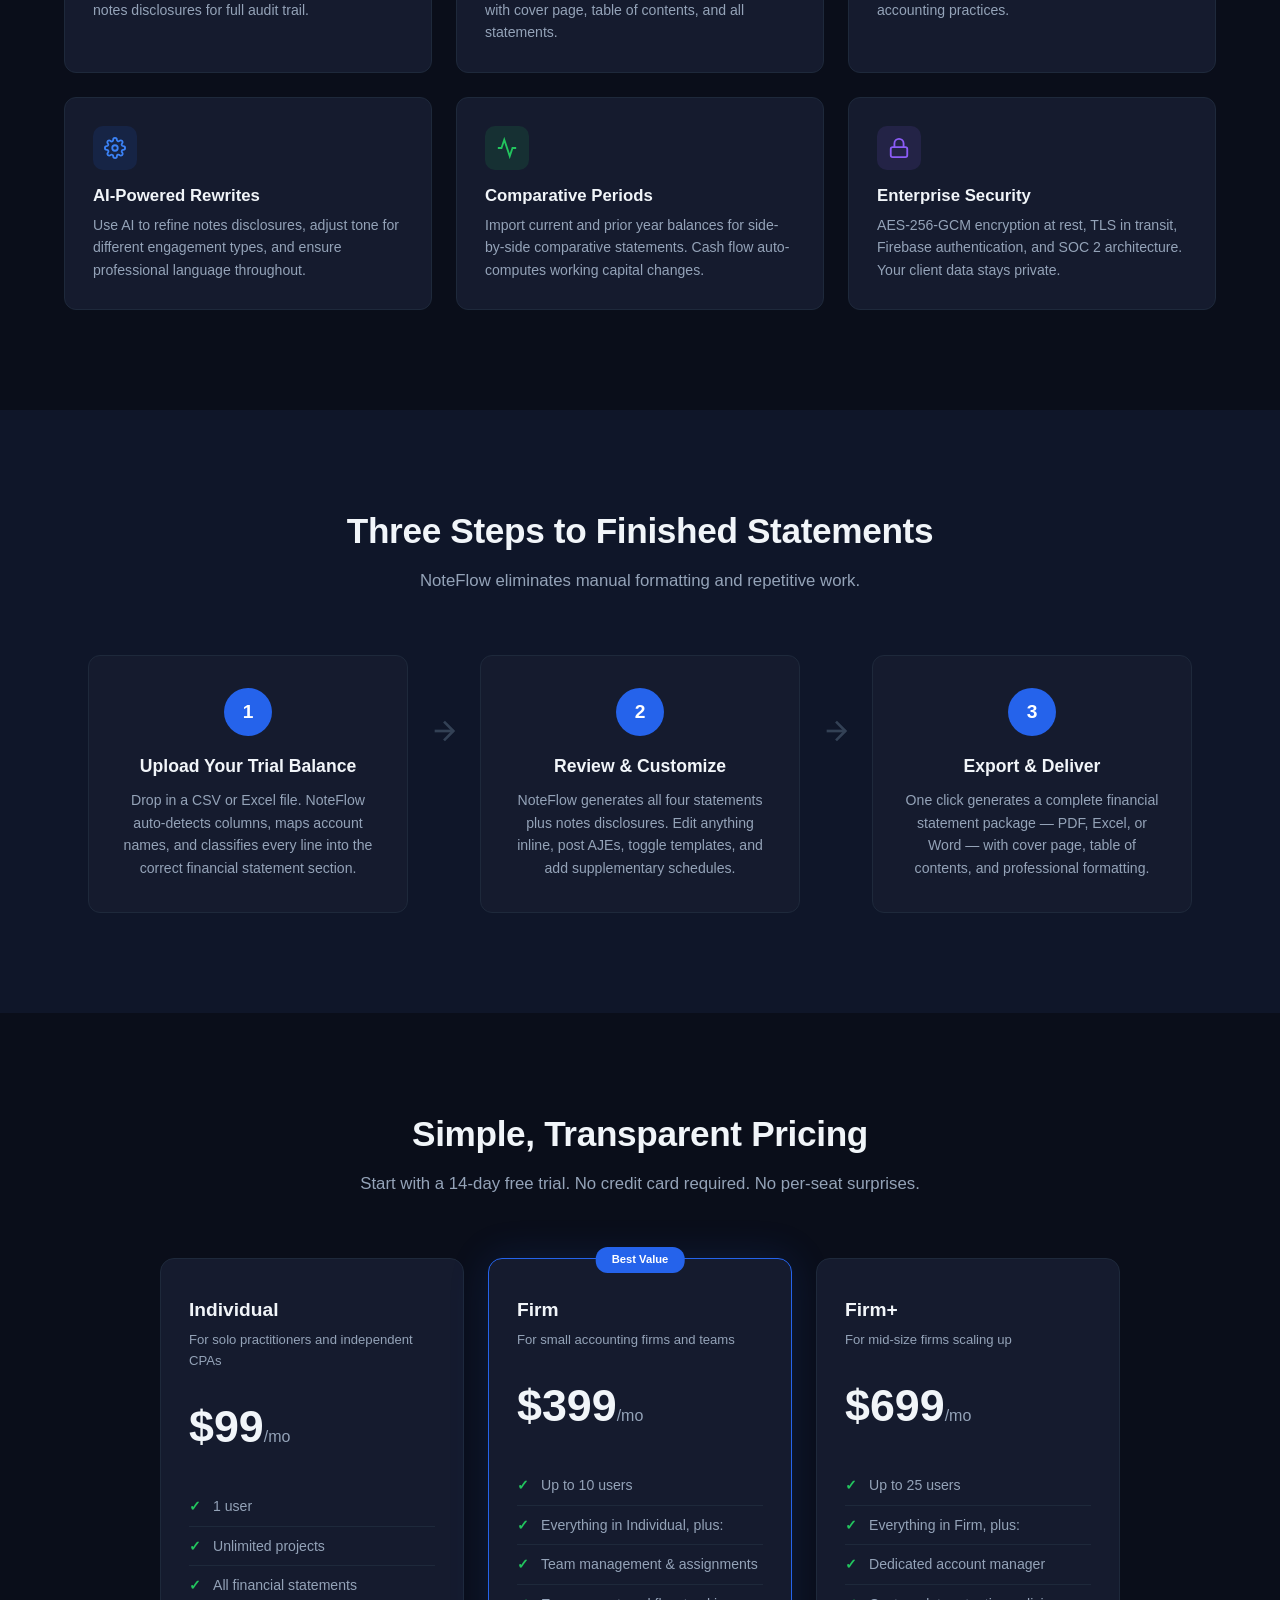
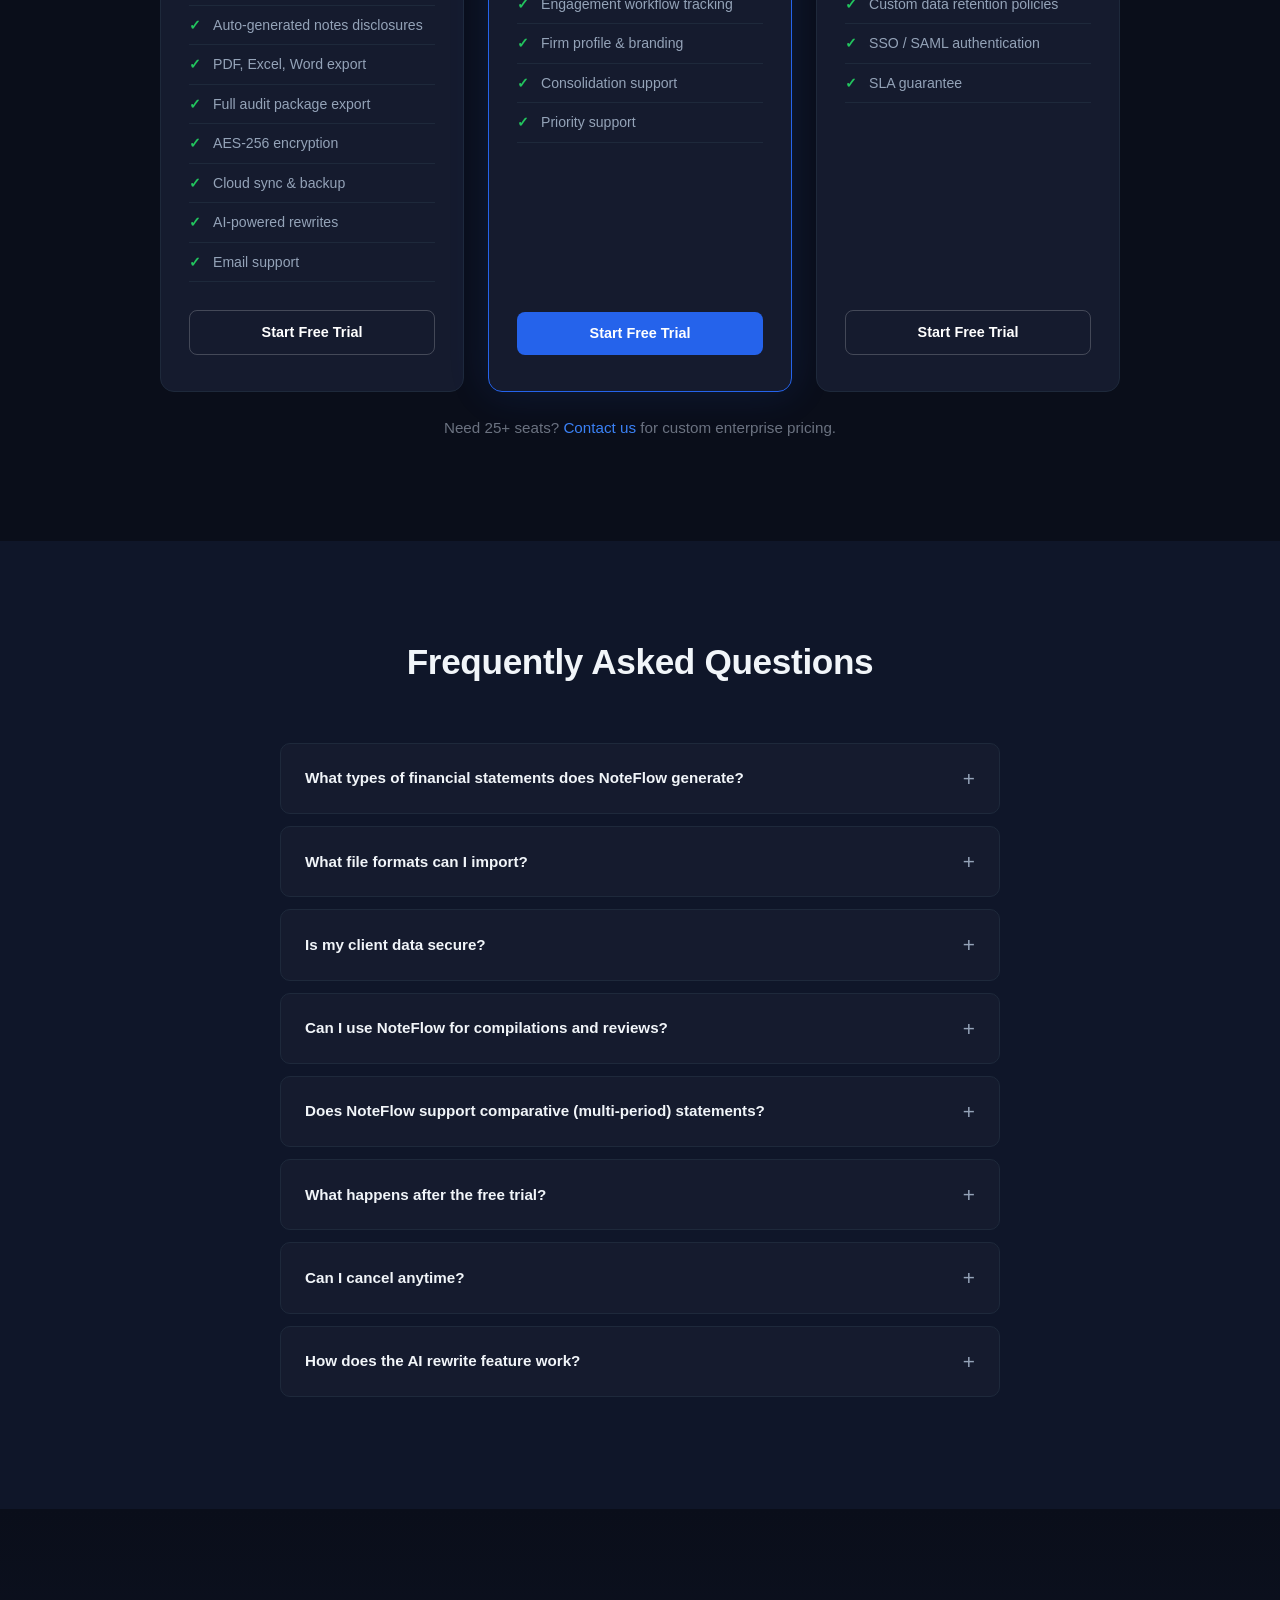
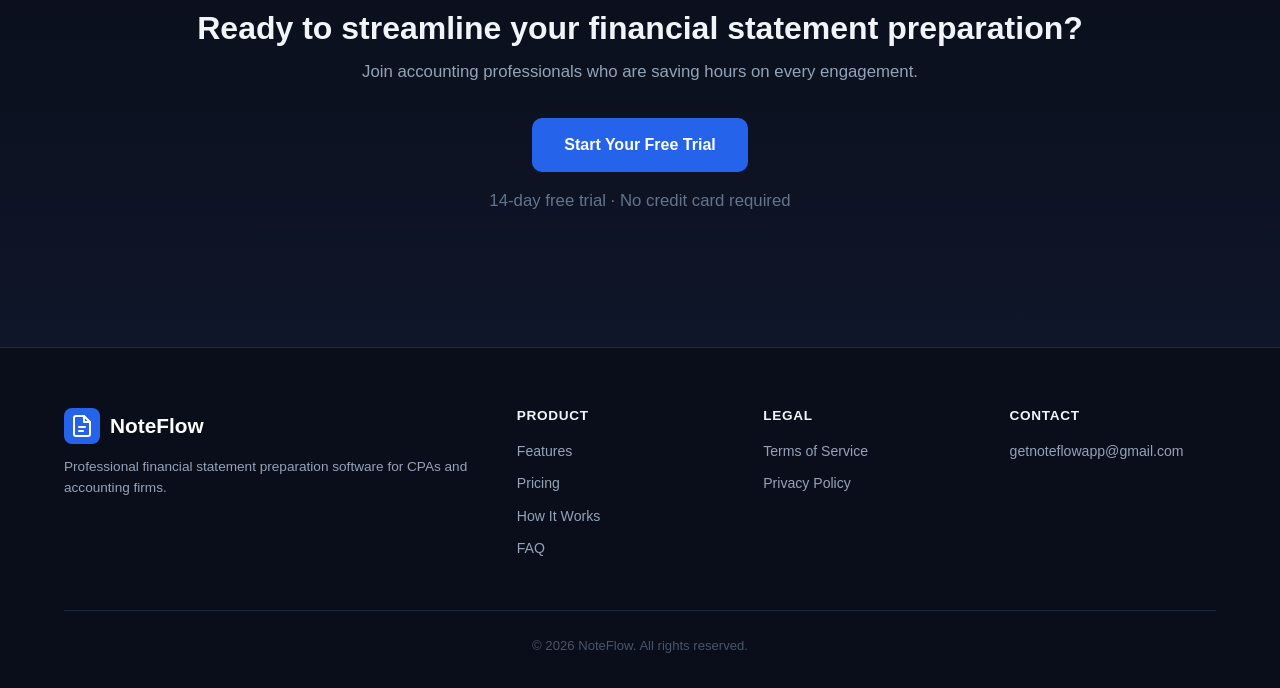
==== commit bdc10e83: "Update pricing: Individual $99, Firm $399, Firm+ $699 - Individual: $99/mo for solo practitioners - " ====
--- a/index.html
+++ b/index.html
@@ -259,13 +259,13 @@
   <div class="container">
     <div class="section-header">
       <h2>Simple, Transparent Pricing</h2>
-      <p>Start with a 14-day free trial. No credit card required.</p>
+      <p>Start with a 14-day free trial. No credit card required. No per-seat surprises.</p>
     </div>
     <div class="pricing-grid">
       <div class="price-card">
         <div class="price-name">Individual</div>
         <div class="price-desc">For solo practitioners and independent CPAs</div>
-        <div class="price-amount">$49<span>/mo</span></div>
+        <div class="price-amount">$99<span>/mo</span></div>
         <ul class="price-features">
           <li>1 user</li>
           <li>Unlimited projects</li>
@@ -283,8 +283,8 @@
       <div class="price-card featured">
         <div class="price-badge">Best Value</div>
         <div class="price-name">Firm</div>
-        <div class="price-desc">For accounting firms and teams</div>
-        <div class="price-amount">$199<span>/mo</span></div>
+        <div class="price-desc">For small accounting firms and teams</div>
+        <div class="price-amount">$399<span>/mo</span></div>
         <ul class="price-features">
           <li>Up to 10 users</li>
           <li>Everything in Individual, plus:</li>
@@ -297,21 +297,21 @@
         <a href="https://app.noteflow.app" class="btn btn-primary btn-block">Start Free Trial</a>
       </div>
       <div class="price-card">
-        <div class="price-name">Enterprise</div>
-        <div class="price-desc">For large firms with 20+ users</div>
-        <div class="price-amount">Custom</div>
+        <div class="price-name">Firm+</div>
+        <div class="price-desc">For mid-size firms scaling up</div>
+        <div class="price-amount">$699<span>/mo</span></div>
         <ul class="price-features">
-          <li>Unlimited users</li>
+          <li>Up to 25 users</li>
           <li>Everything in Firm, plus:</li>
-          <li>Custom integrations</li>
           <li>Dedicated account manager</li>
+          <li>Custom data retention policies</li>
           <li>SSO / SAML authentication</li>
-          <li>Custom data retention policies</li>
           <li>SLA guarantee</li>
         </ul>
-        <a href="mailto:getnoteflowapp@gmail.com" class="btn btn-outline btn-block">Contact Sales</a>
-      </div>
-    </div>
+        <a href="https://app.noteflow.app" class="btn btn-outline btn-block">Start Free Trial</a>
+      </div>
+    </div>
+    <p style="text-align:center; margin-top:1.5rem; color:var(--text-secondary, #6b7280); font-size:0.95rem;">Need 25+ seats? <a href="mailto:getnoteflowapp@gmail.com">Contact us</a> for custom enterprise pricing.</p>
   </div>
 </section>
 
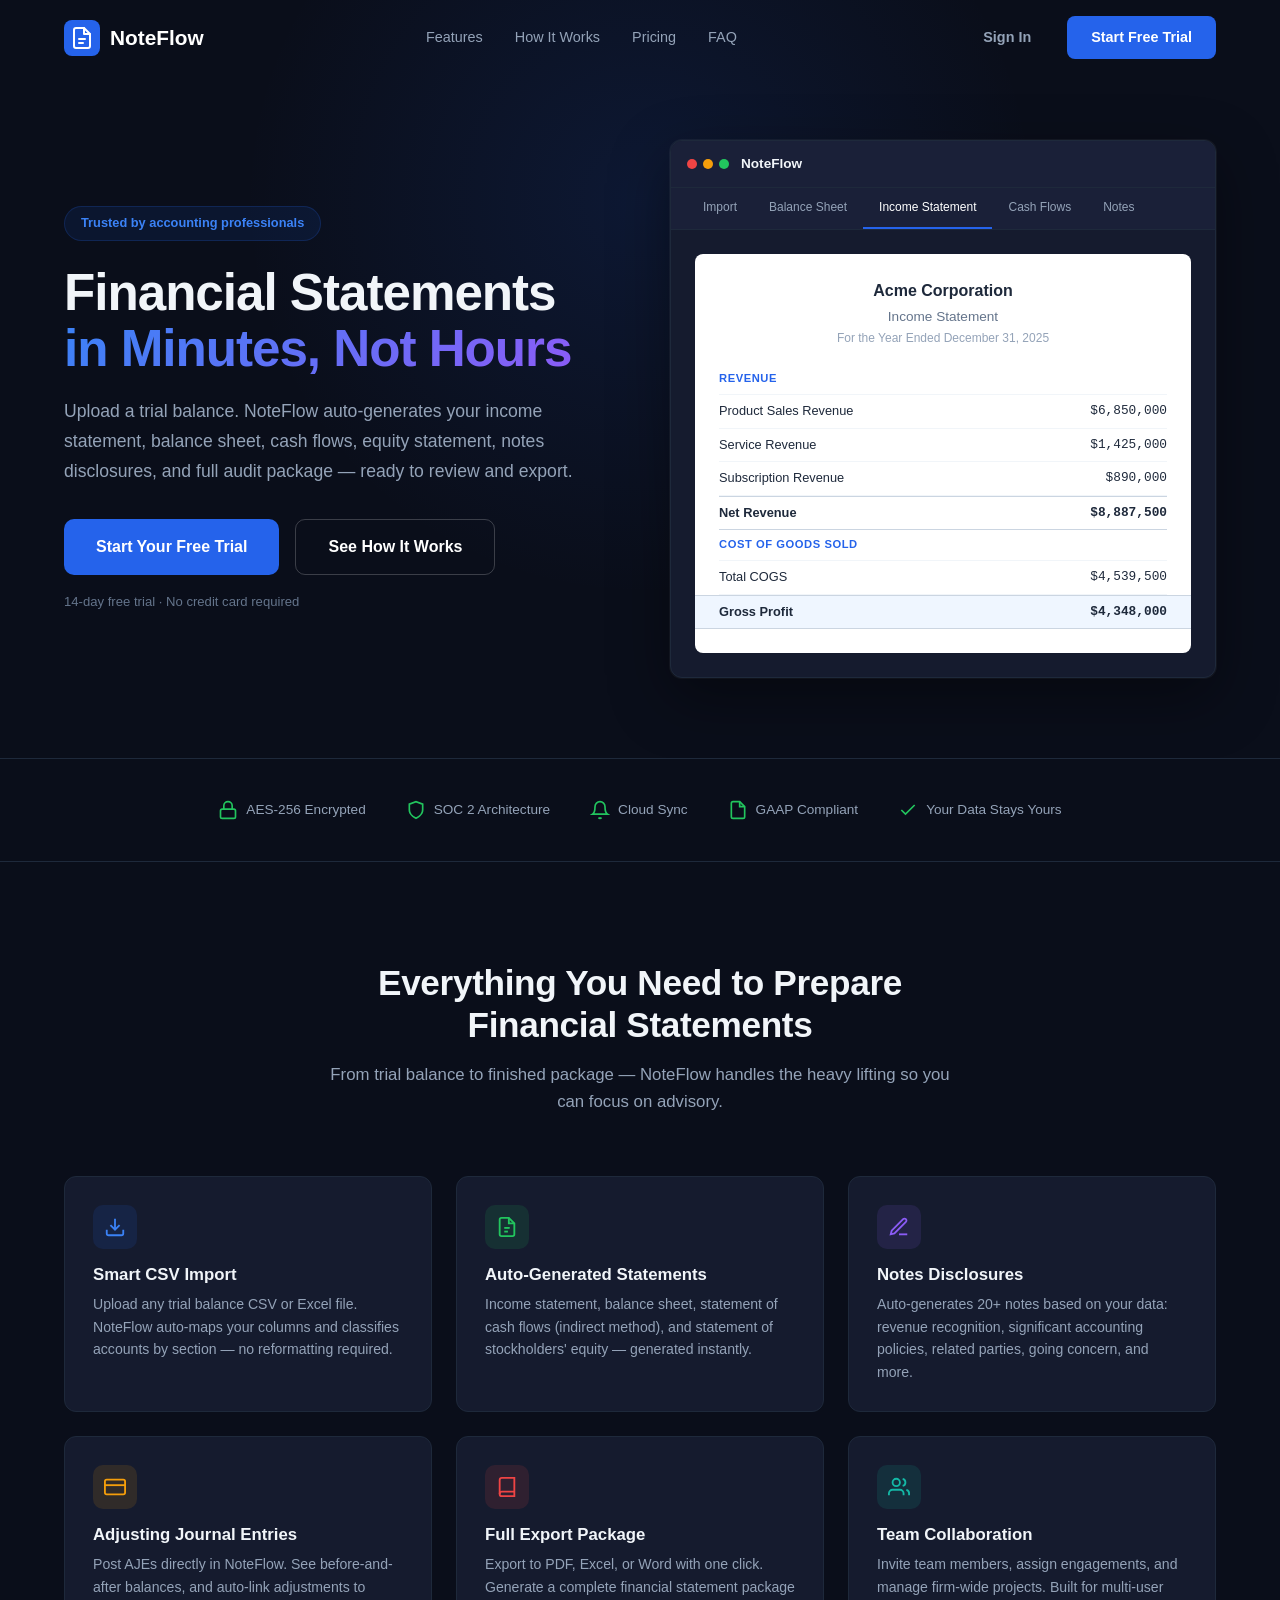
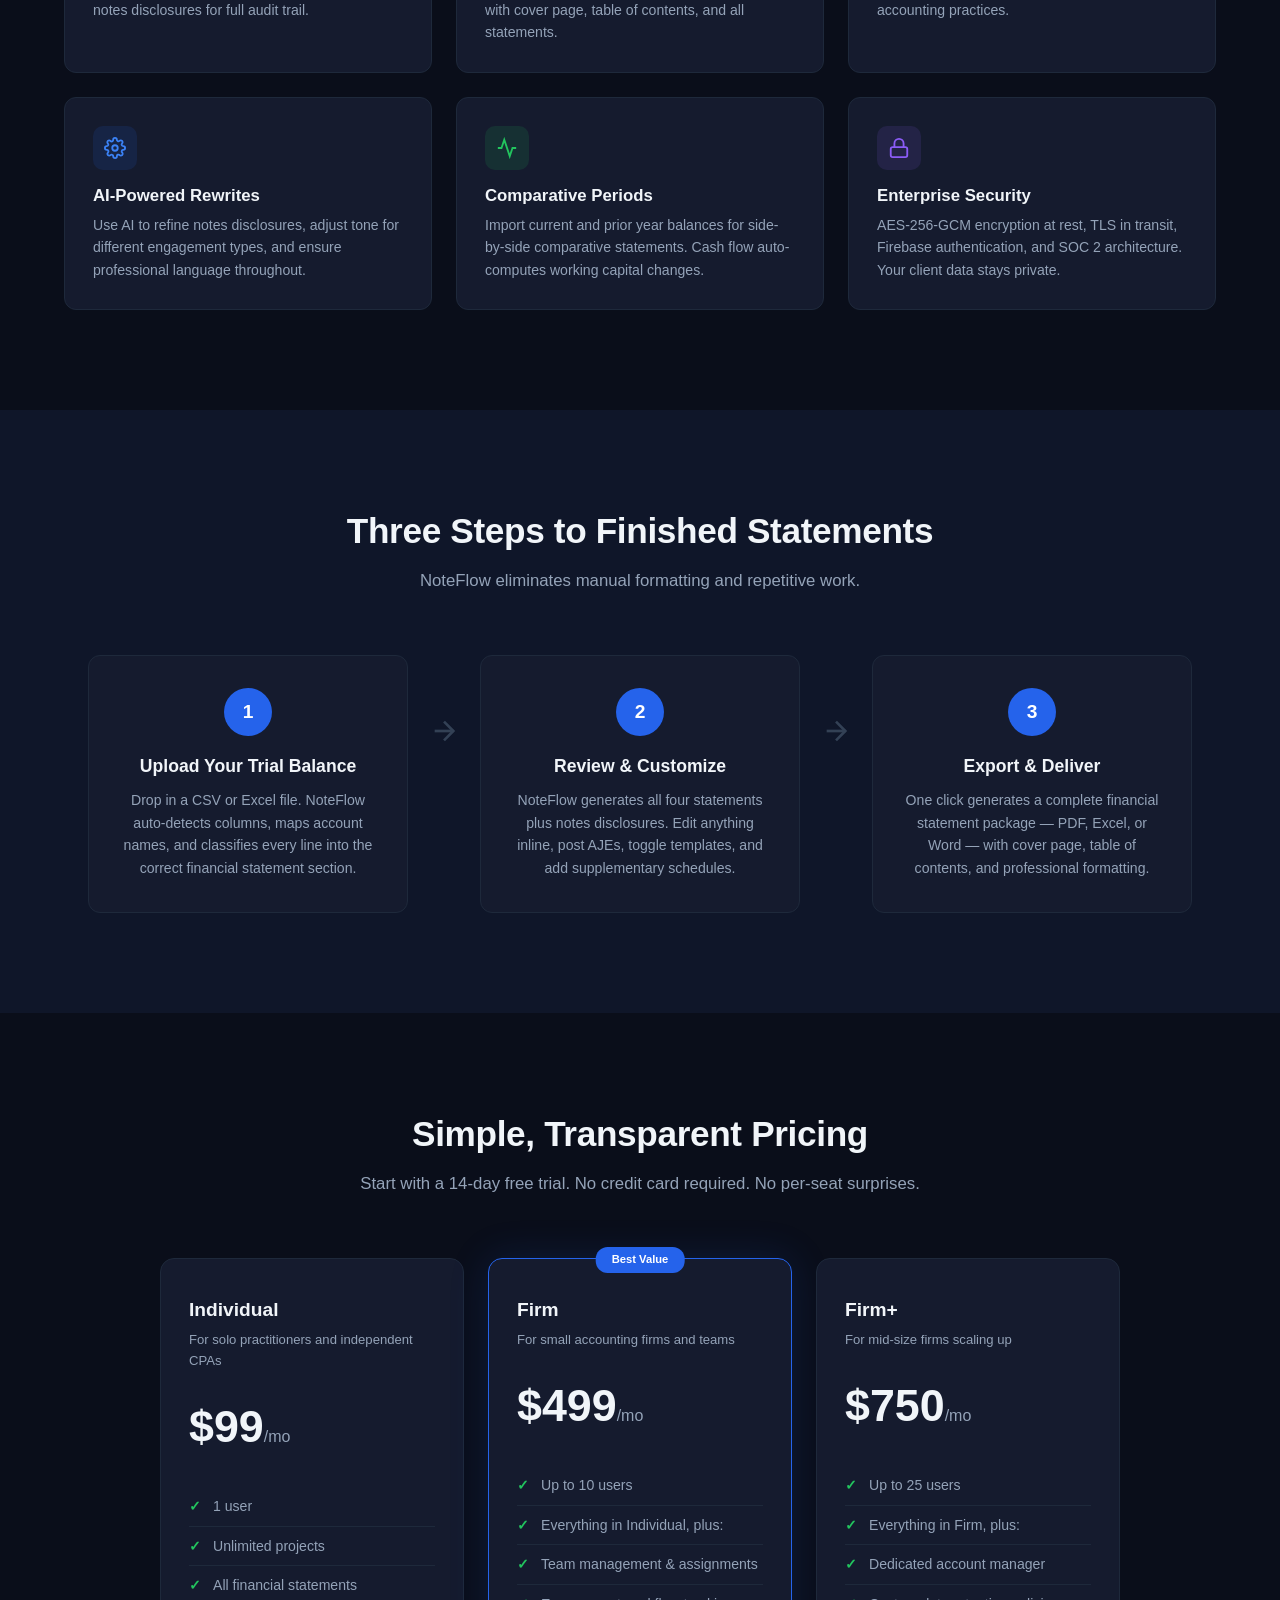
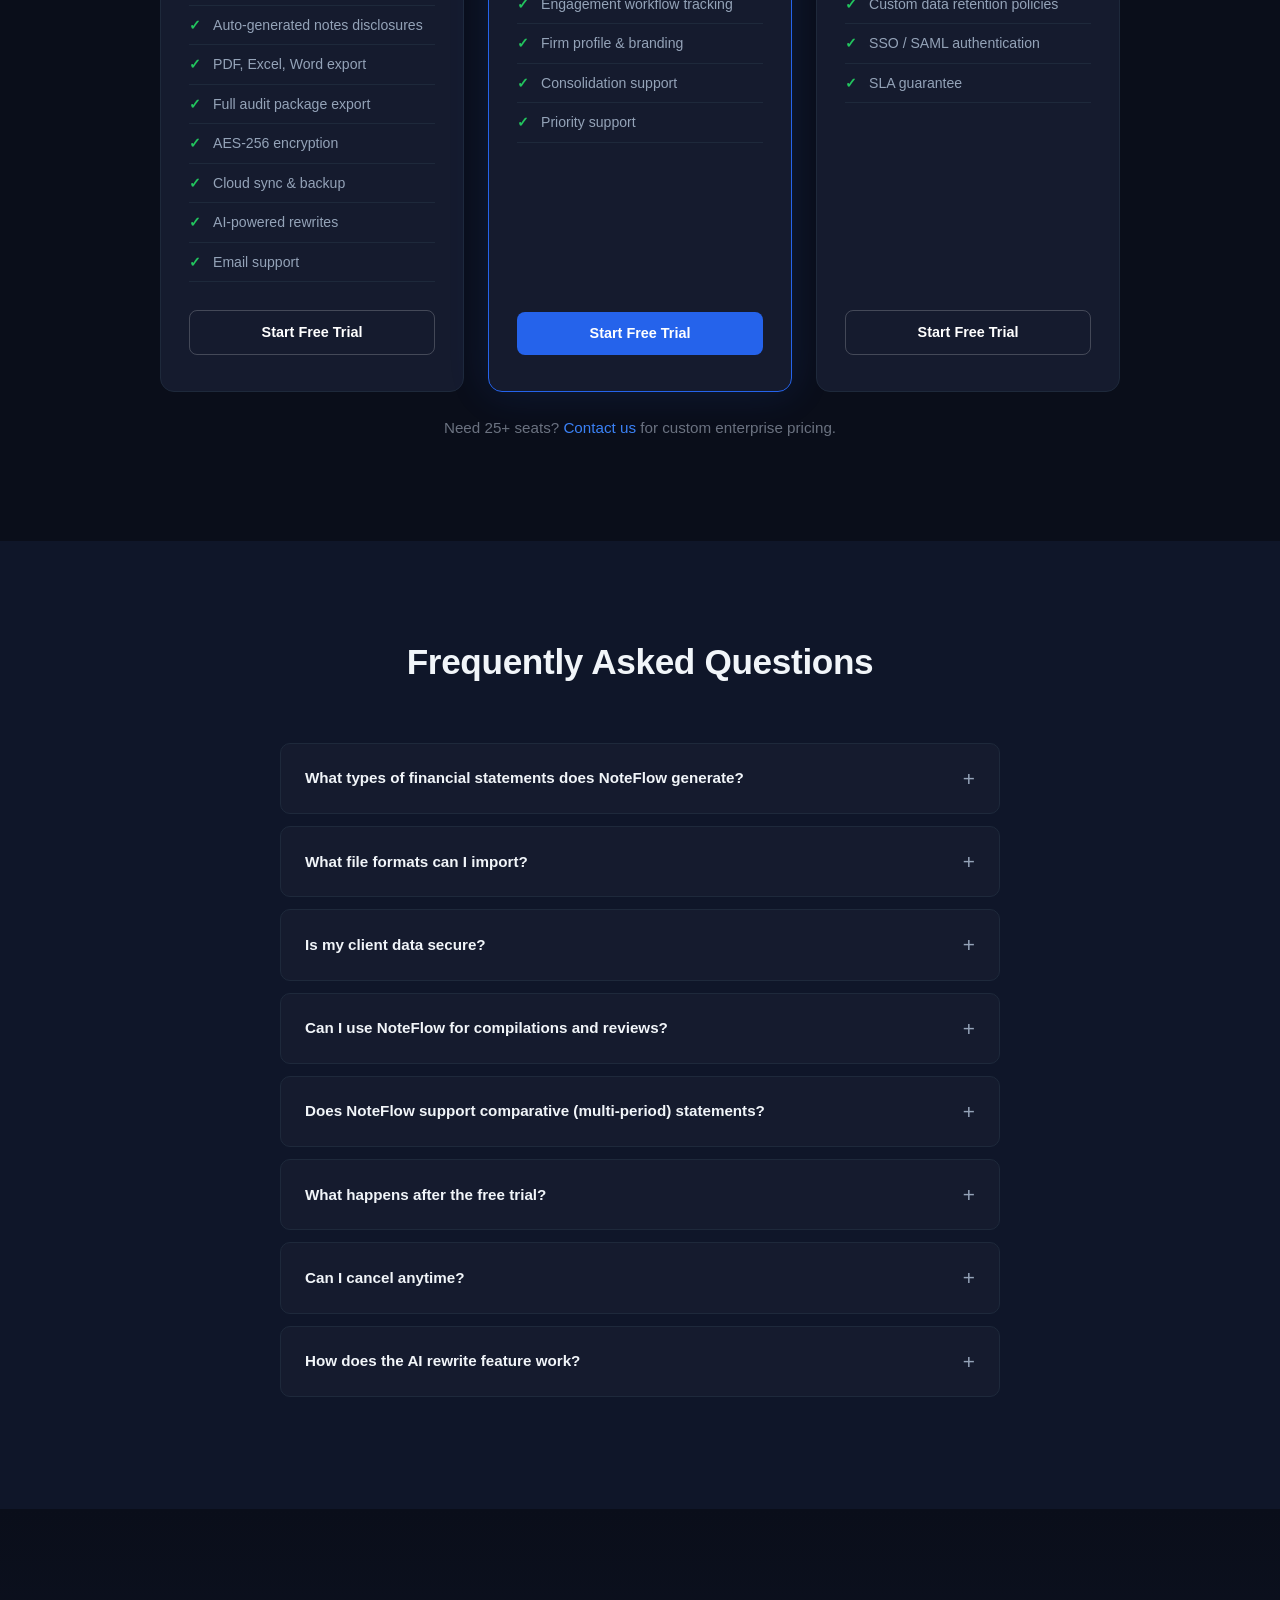
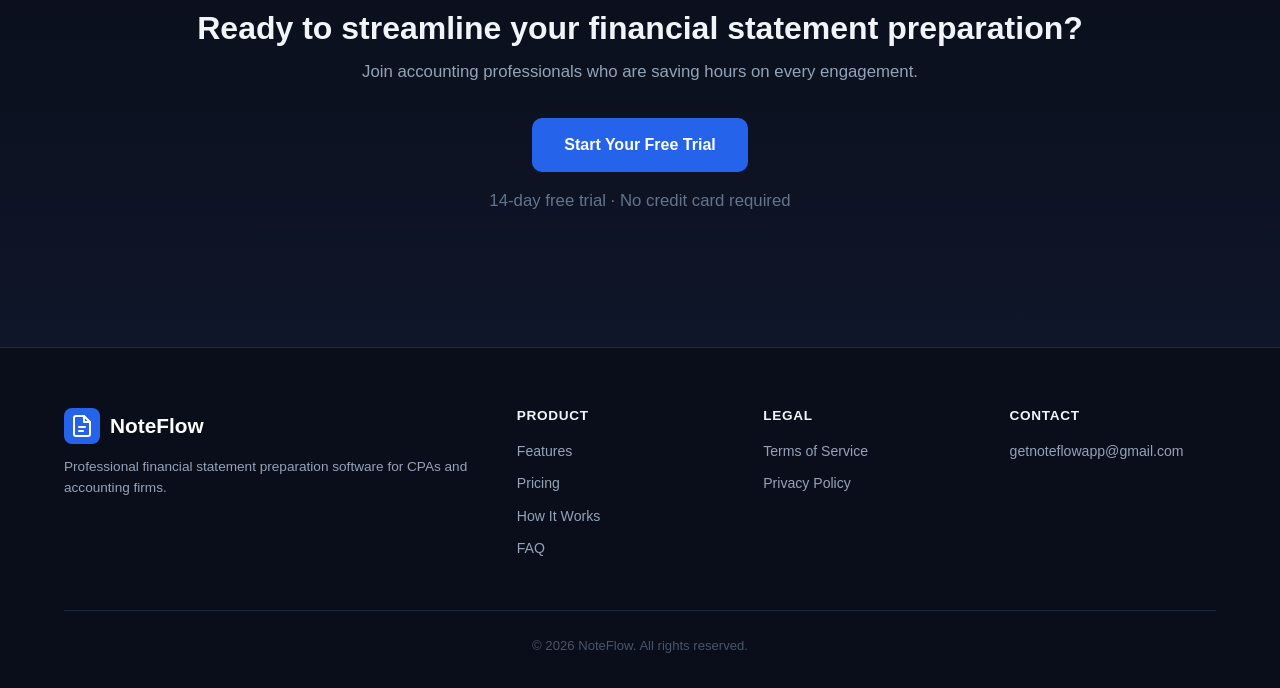
==== commit 32a90c05: "Update pricing: Firm $499/mo, Firm+ $750/mo Co-Authored-By: Claude Opus 4.6 <noreply@anthropic.com>" ====
--- a/index.html
+++ b/index.html
@@ -284,7 +284,7 @@
         <div class="price-badge">Best Value</div>
         <div class="price-name">Firm</div>
         <div class="price-desc">For small accounting firms and teams</div>
-        <div class="price-amount">$399<span>/mo</span></div>
+        <div class="price-amount">$499<span>/mo</span></div>
         <ul class="price-features">
           <li>Up to 10 users</li>
           <li>Everything in Individual, plus:</li>
@@ -299,7 +299,7 @@
       <div class="price-card">
         <div class="price-name">Firm+</div>
         <div class="price-desc">For mid-size firms scaling up</div>
-        <div class="price-amount">$699<span>/mo</span></div>
+        <div class="price-amount">$750<span>/mo</span></div>
         <ul class="price-features">
           <li>Up to 25 users</li>
           <li>Everything in Firm, plus:</li>
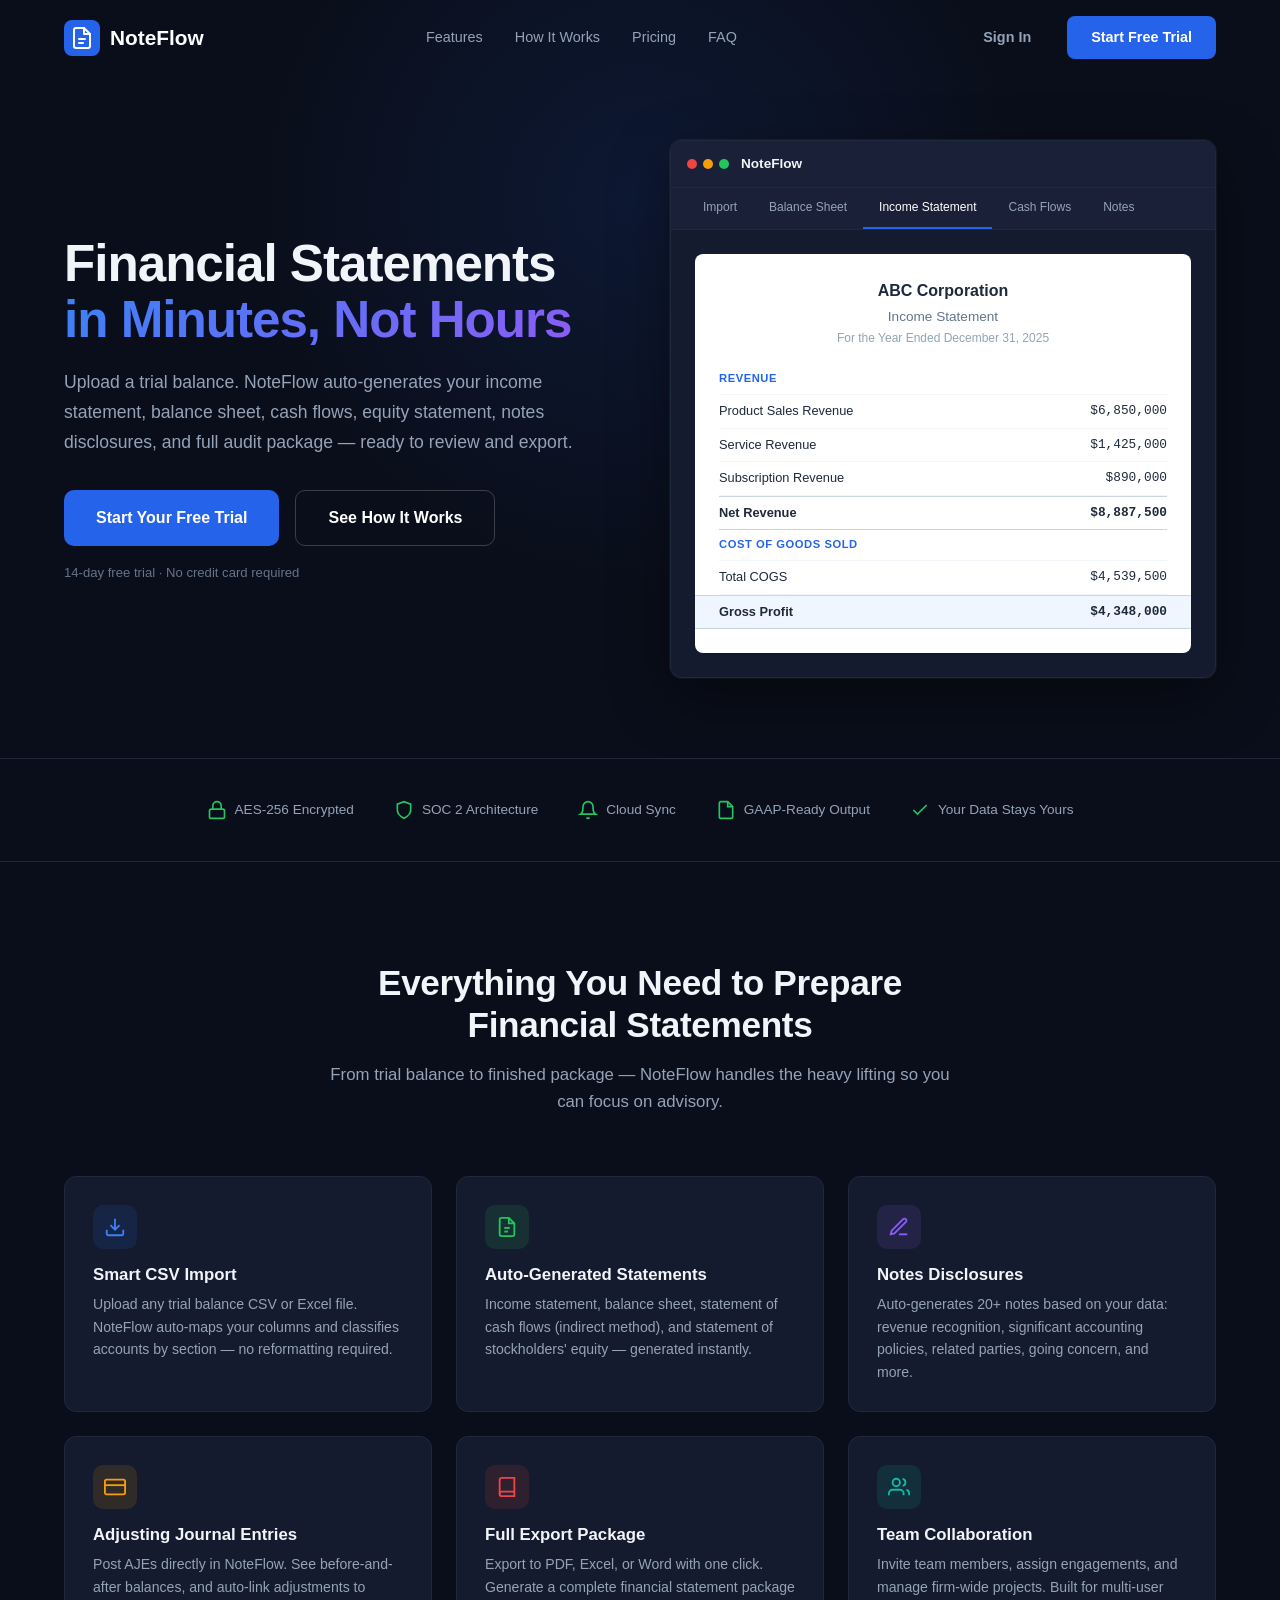
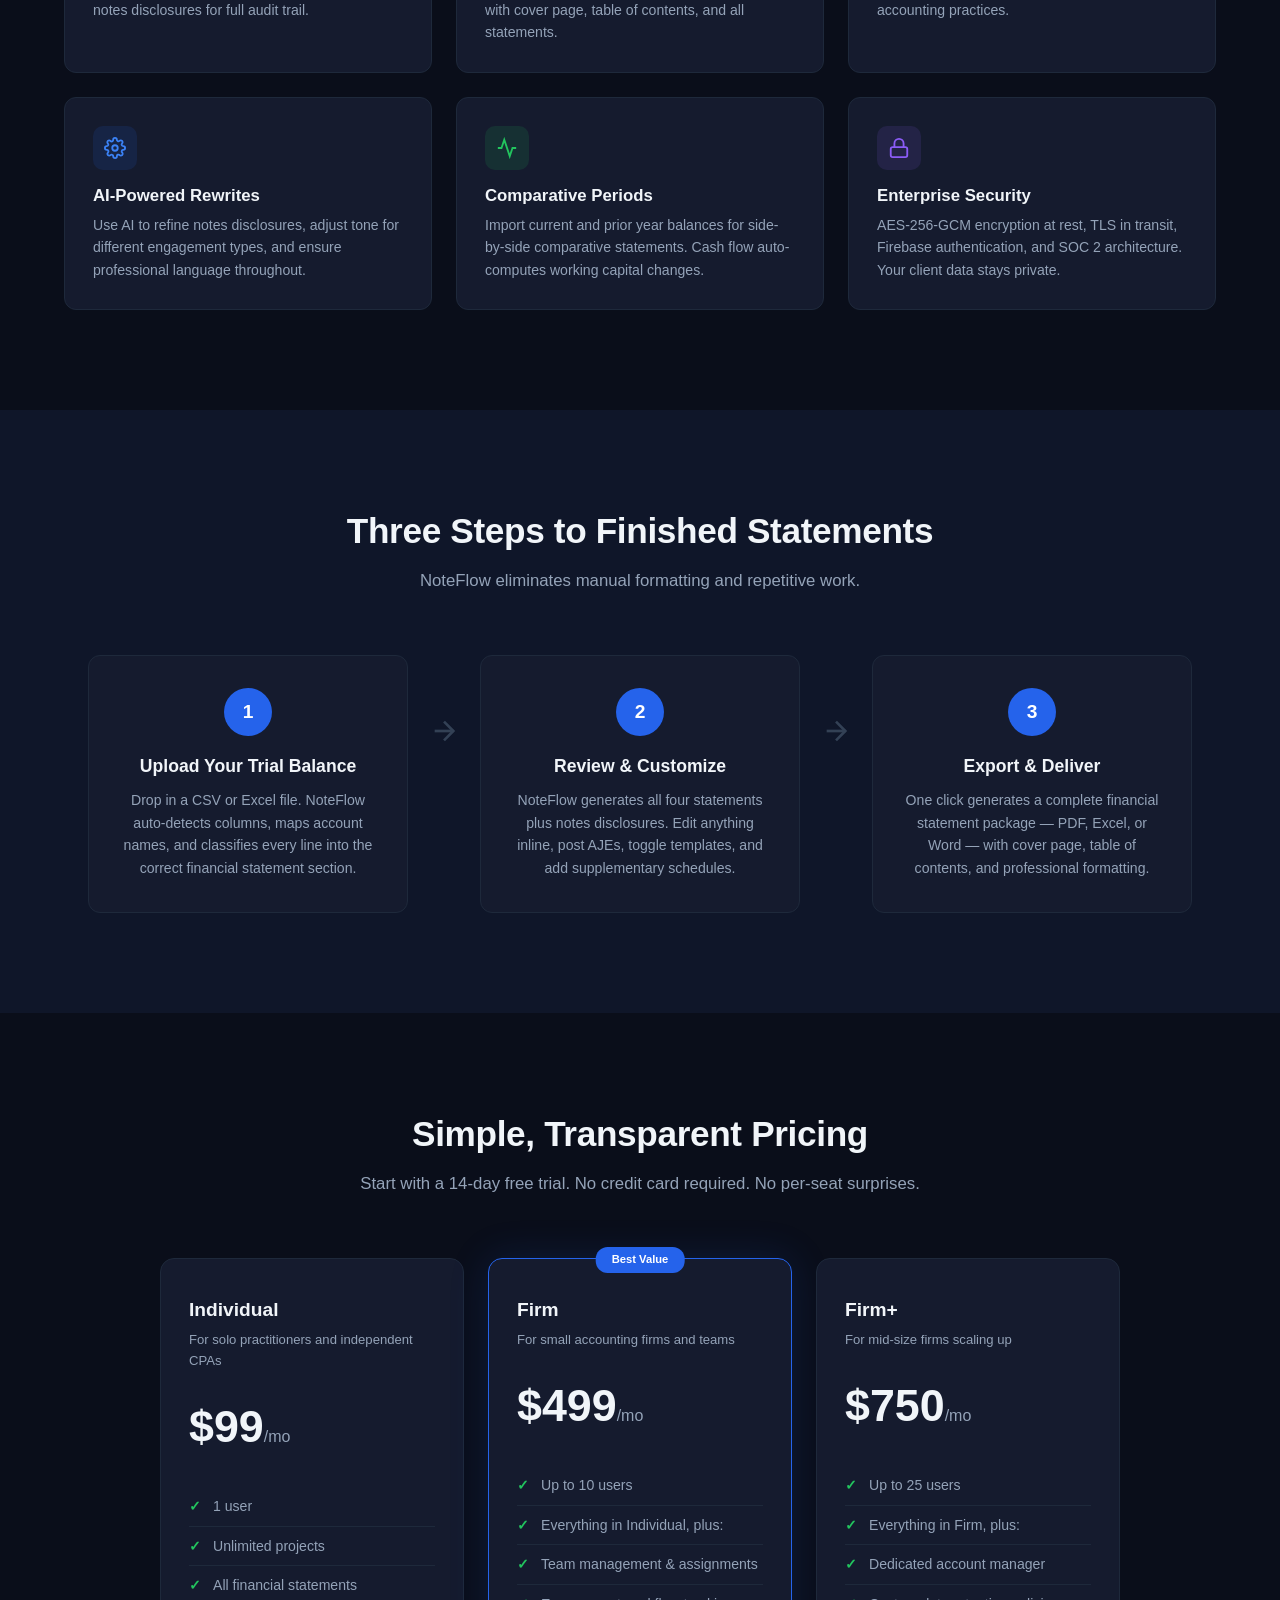
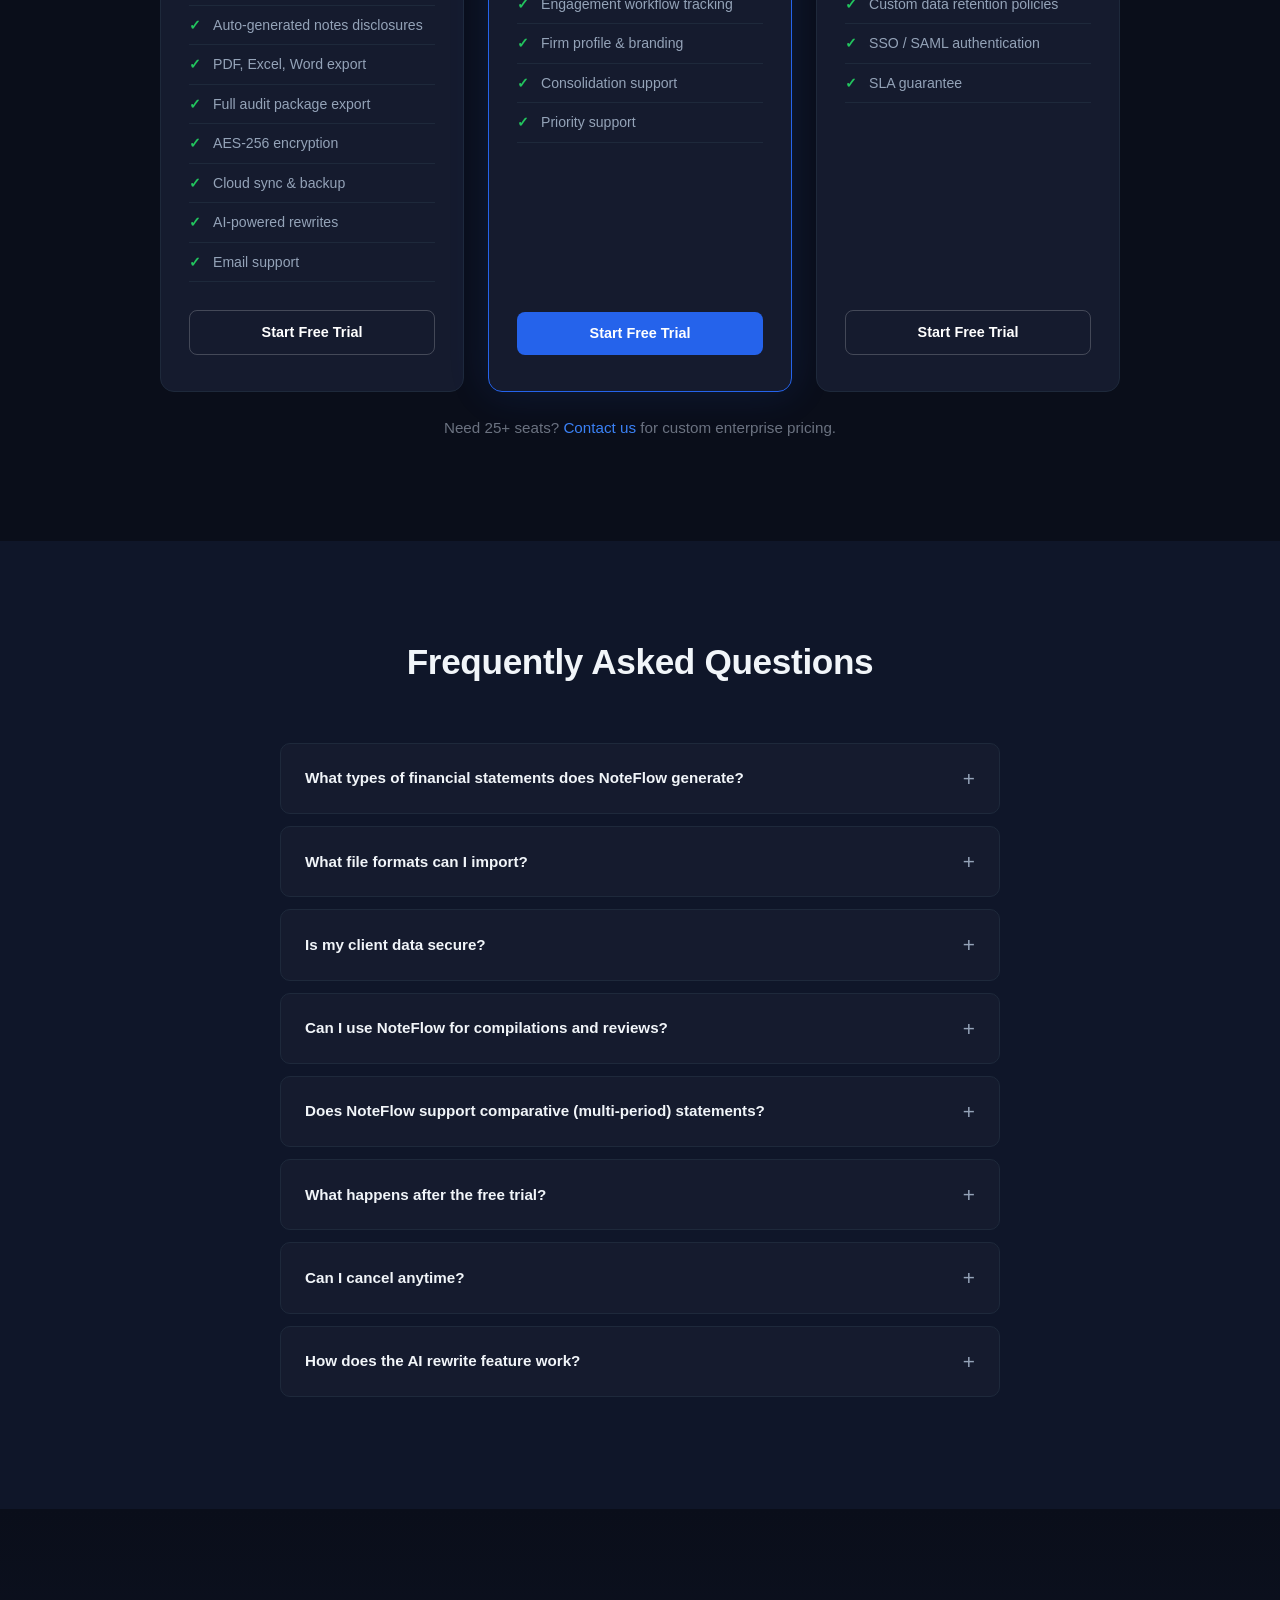
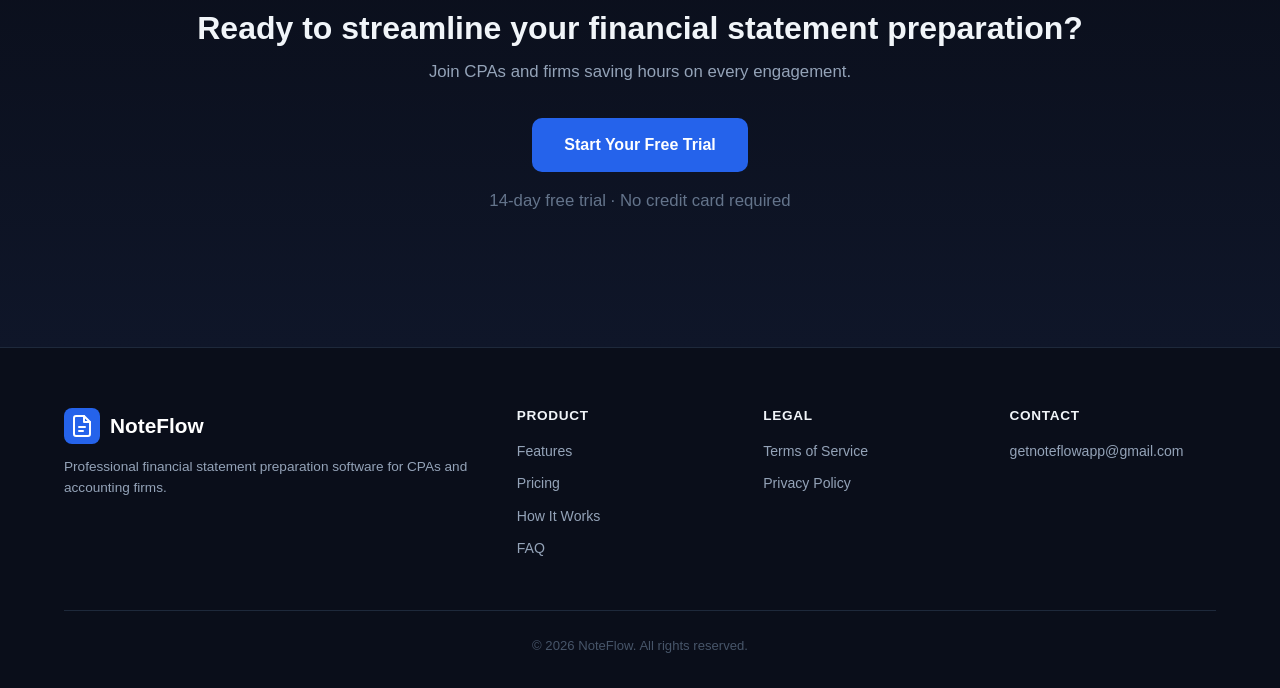
==== commit 69d5510d: "Remove risky claims: drop trusted badge, change GAAP Compliant to GAAP-Ready Output, use ABC Corpora" ====
--- a/index.html
+++ b/index.html
@@ -54,7 +54,6 @@
 <section class="hero">
   <div class="container">
     <div class="hero-content">
-      <div class="hero-badge">Trusted by accounting professionals</div>
       <h1>Financial Statements<br><span class="gradient-text">in Minutes, Not Hours</span></h1>
       <p class="hero-sub">Upload a trial balance. NoteFlow auto-generates your income statement, balance sheet, cash flows, equity statement, notes disclosures, and full audit package &mdash; ready to review and export.</p>
       <div class="hero-ctas">
@@ -78,7 +77,7 @@
         </div>
         <div class="preview-body">
           <div class="preview-statement">
-            <div class="preview-company">Acme Corporation</div>
+            <div class="preview-company">ABC Corporation</div>
             <div class="preview-stitle">Income Statement</div>
             <div class="preview-period">For the Year Ended December 31, 2025</div>
             <div class="preview-line">
@@ -136,7 +135,7 @@
       </div>
       <div class="trust-item">
         <svg viewBox="0 0 24 24" fill="none" stroke="currentColor" stroke-width="2" width="20" height="20"><path d="M14 2H6a2 2 0 0 0-2 2v16a2 2 0 0 0 2 2h12a2 2 0 0 0 2-2V8z"/><polyline points="14 2 14 8 20 8"/></svg>
-        <span>GAAP Compliant</span>
+        <span>GAAP-Ready Output</span>
       </div>
       <div class="trust-item">
         <svg viewBox="0 0 24 24" fill="none" stroke="currentColor" stroke-width="2" width="20" height="20"><polyline points="20 6 9 17 4 12"/></svg>
@@ -336,7 +335,7 @@
       </details>
       <details class="faq-item">
         <summary>Can I use NoteFlow for compilations and reviews?</summary>
-        <p>Yes. NoteFlow is designed for compilation, review, and preparation engagements. The auto-generated notes disclosures follow GAAP standards and can be customized for your specific engagement type (tax basis, cash basis, GAAP, IFRS).</p>
+        <p>Yes. NoteFlow is designed for compilation, review, and preparation engagements. The auto-generated notes disclosures are structured to assist with GAAP compliance and can be customized for your specific engagement type (tax basis, cash basis, GAAP, IFRS). Professional judgment is still required for all final output.</p>
       </details>
       <details class="faq-item">
         <summary>Does NoteFlow support comparative (multi-period) statements?</summary>
@@ -362,7 +361,7 @@
 <section class="cta-section">
   <div class="container">
     <h2>Ready to streamline your financial statement preparation?</h2>
-    <p>Join accounting professionals who are saving hours on every engagement.</p>
+    <p>Join CPAs and firms saving hours on every engagement.</p>
     <a href="https://app.noteflow.app" class="btn btn-primary btn-lg">Start Your Free Trial</a>
     <p class="cta-note">14-day free trial &middot; No credit card required</p>
   </div>
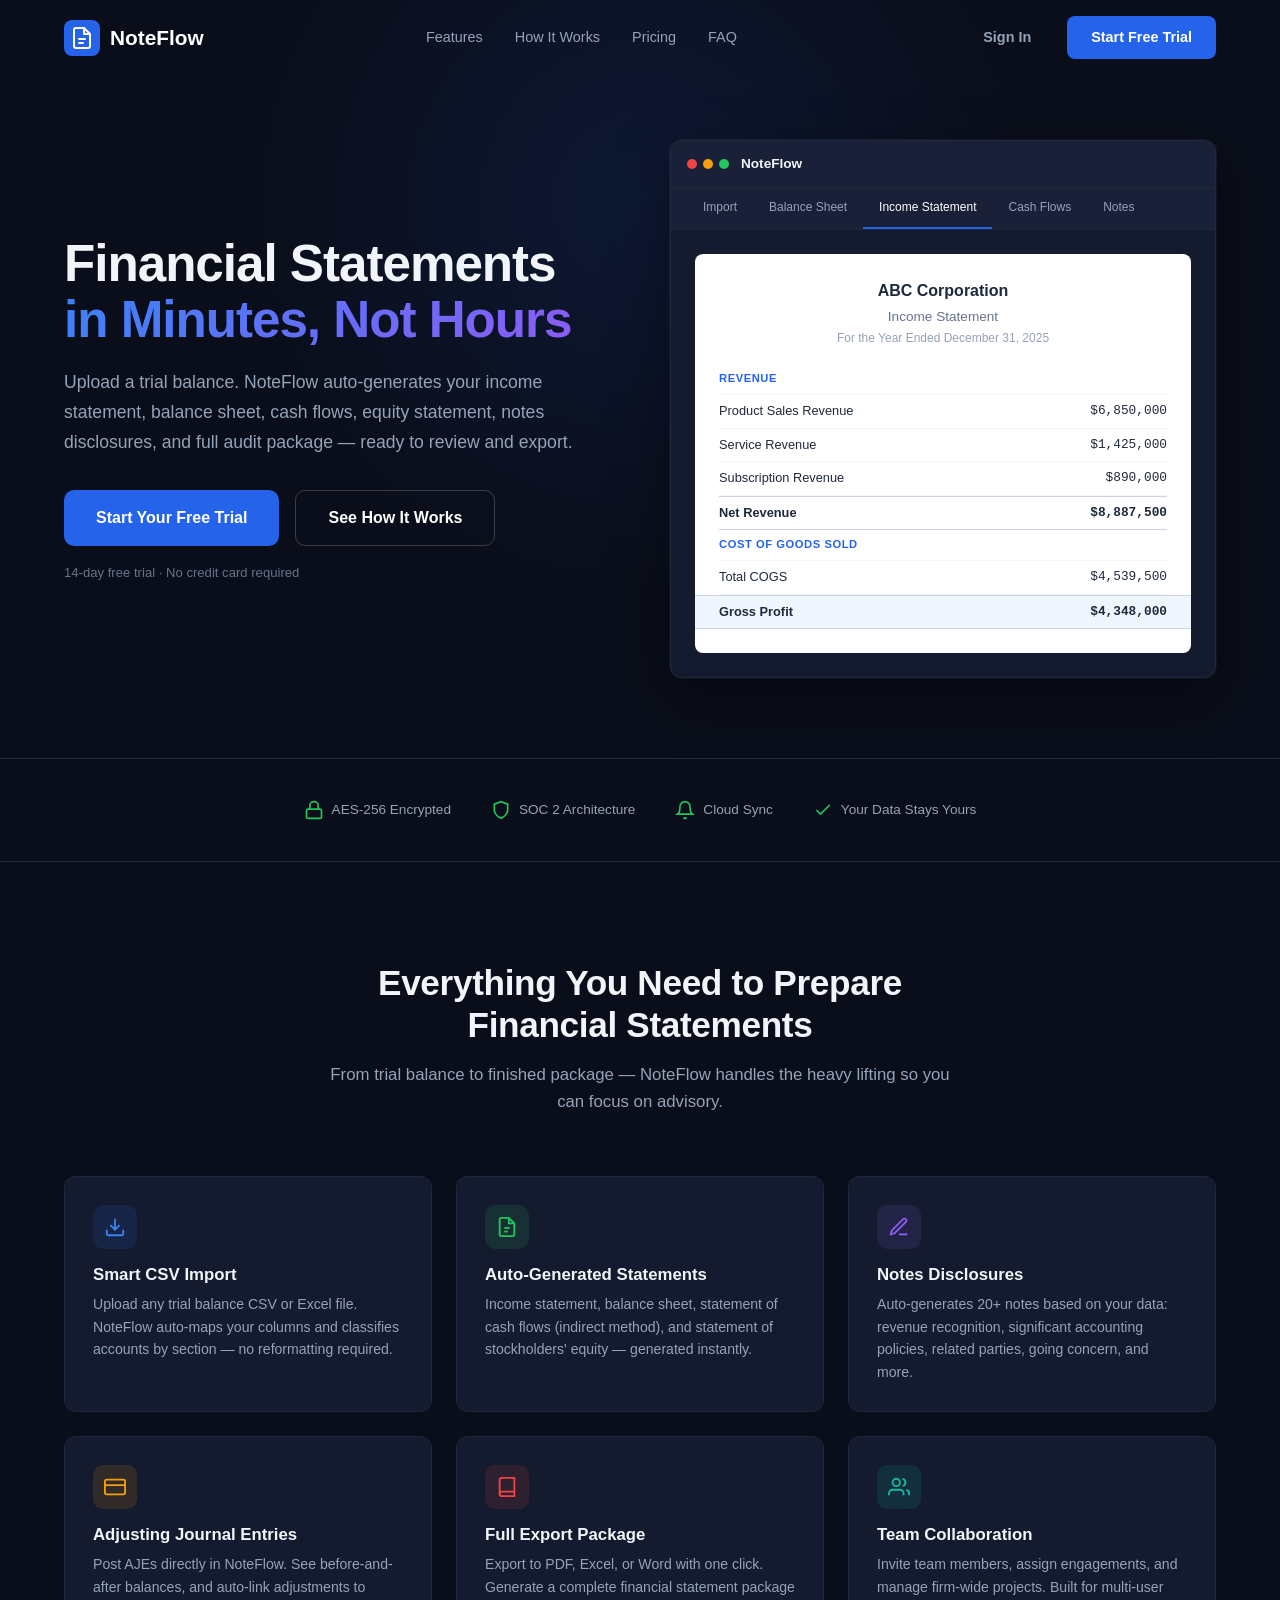
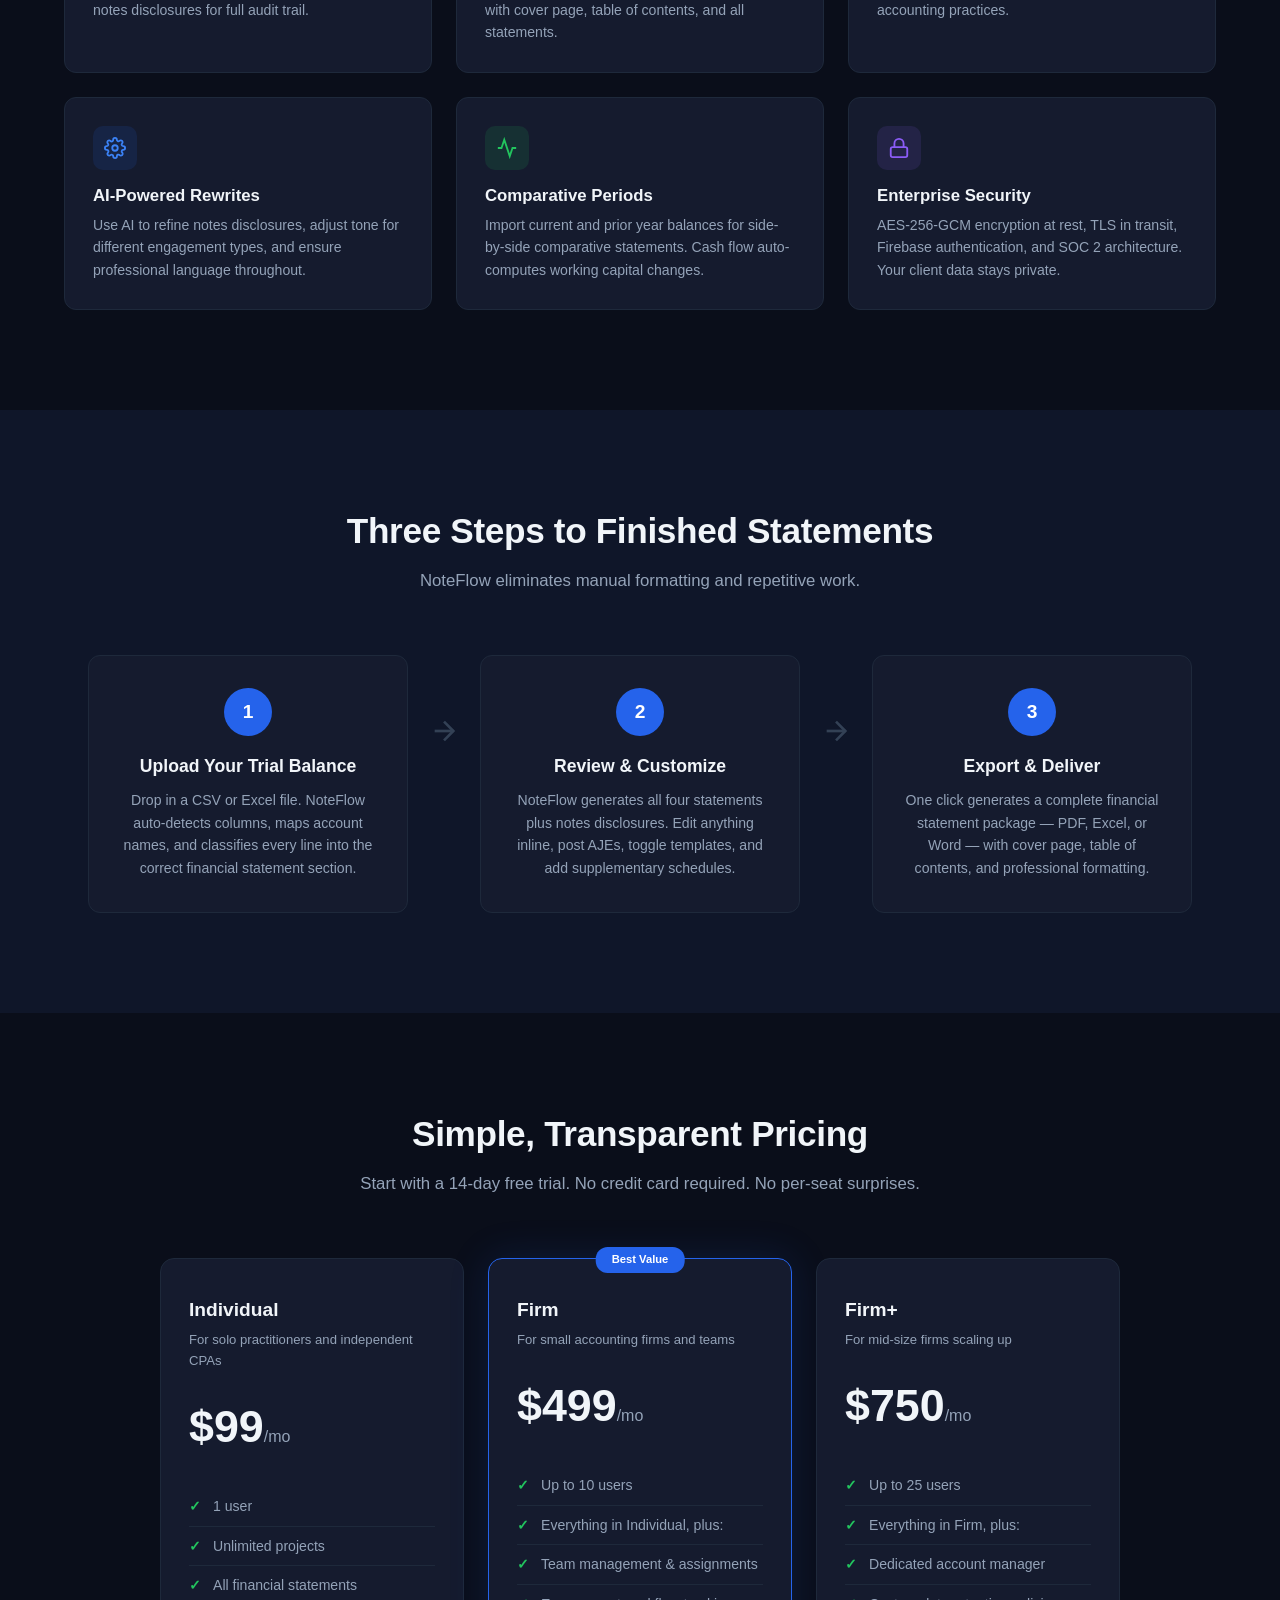
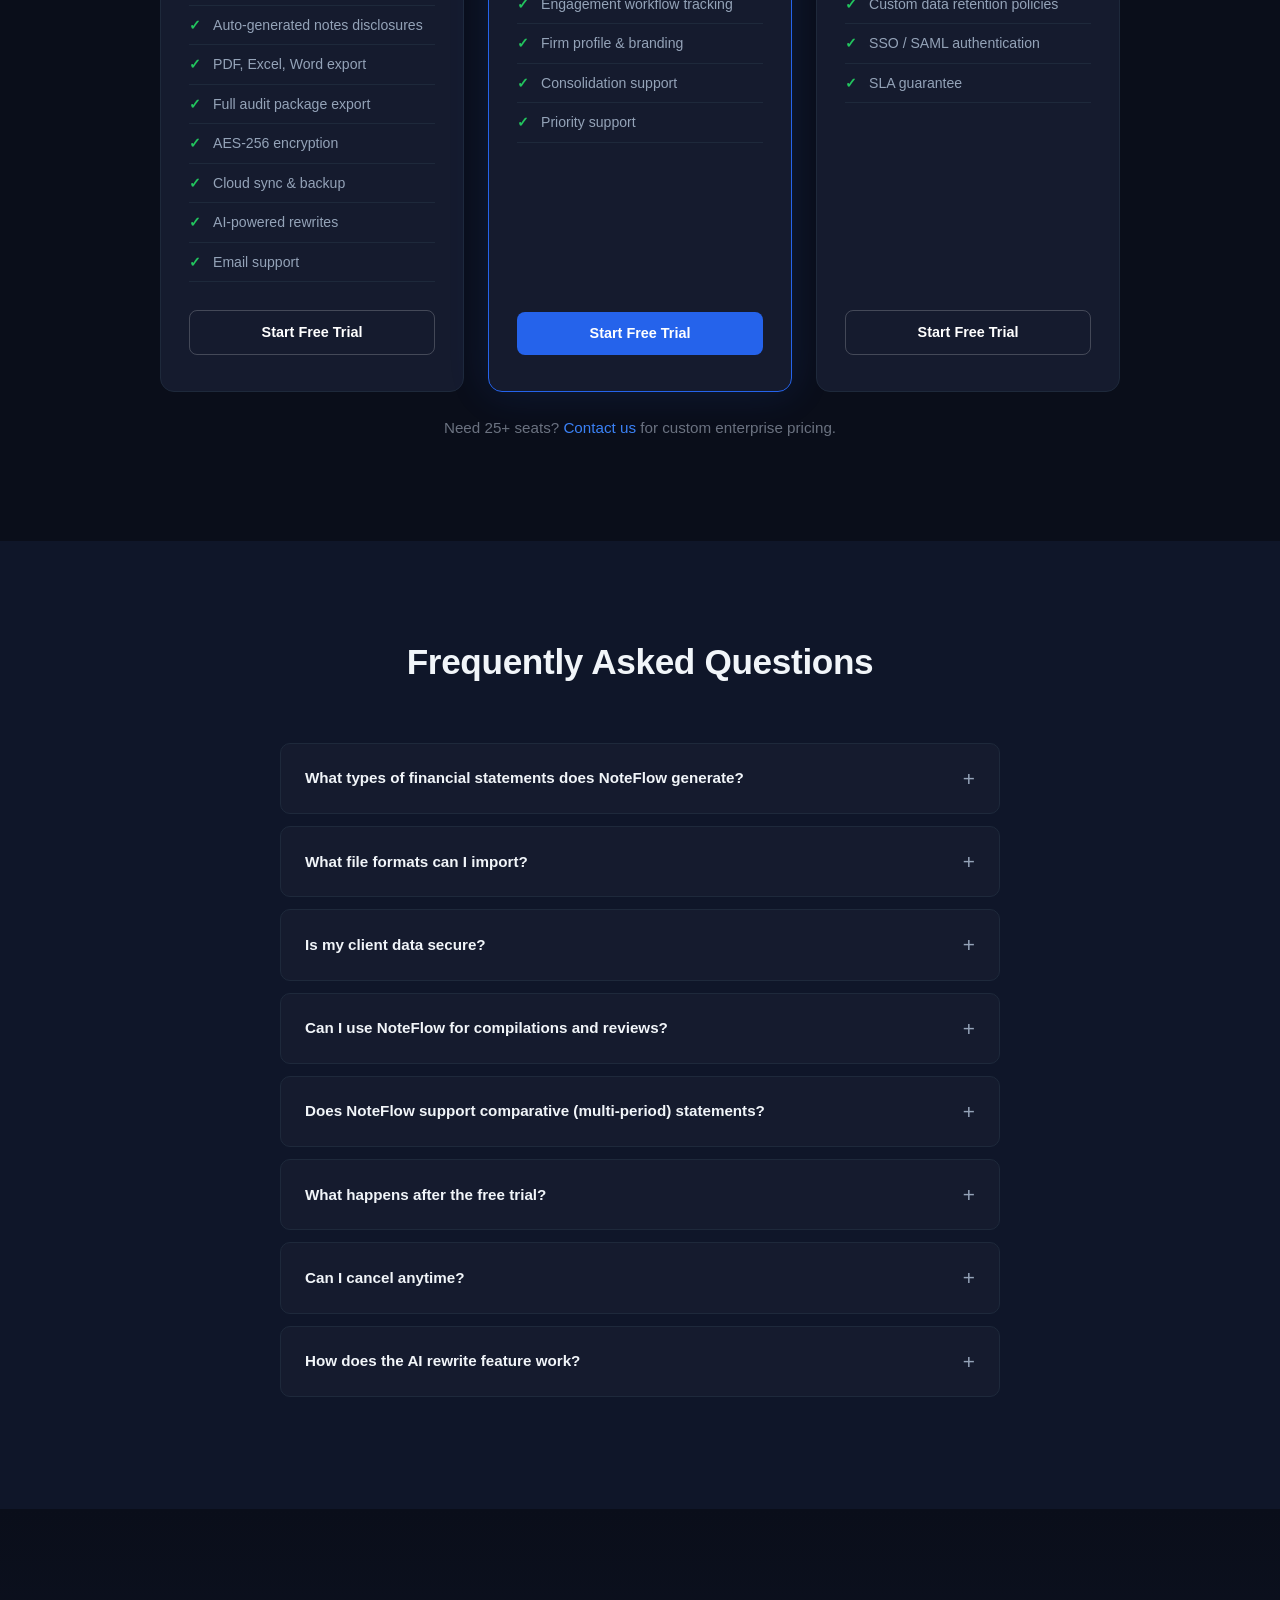
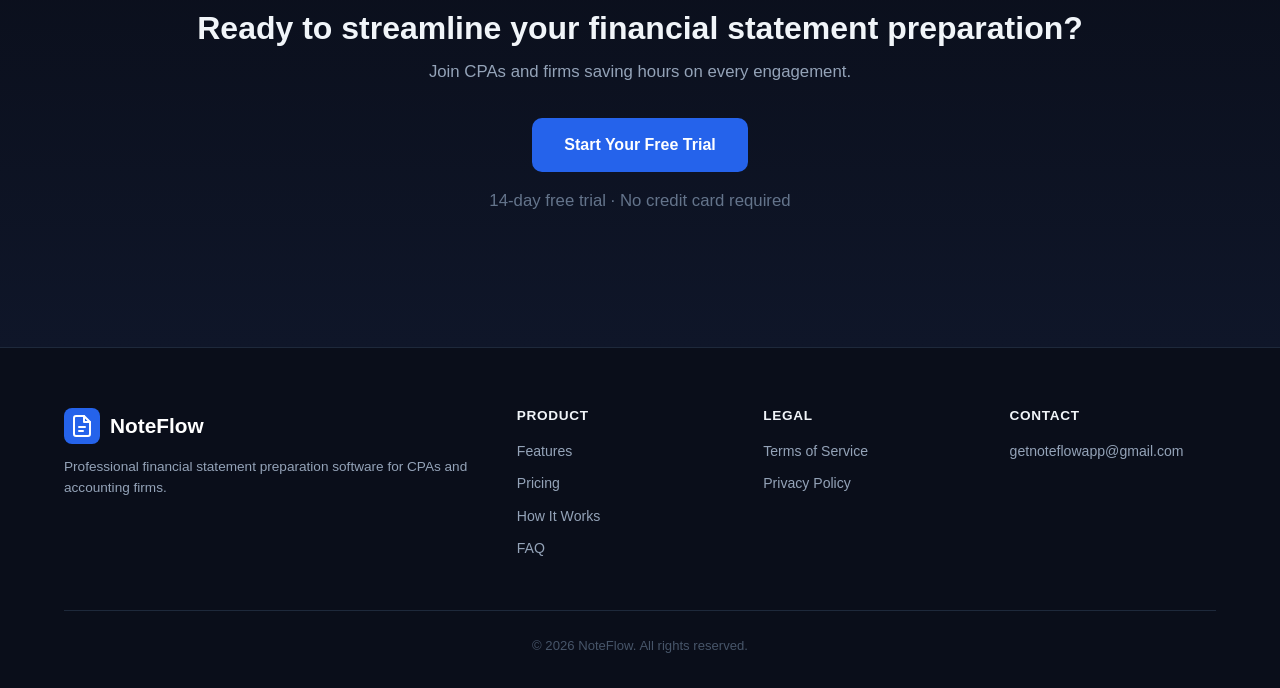
==== commit 4064bf51: "Remove GAAP-Ready Output from trust bar Co-Authored-By: Claude Opus 4.6 <noreply@anthropic.com>" ====
--- a/index.html
+++ b/index.html
@@ -41,8 +41,8 @@
       <a href="#faq">FAQ</a>
     </div>
     <div class="nav-actions">
-      <a href="https://app.noteflow.app" class="btn btn-ghost">Sign In</a>
-      <a href="https://app.noteflow.app" class="btn btn-primary">Start Free Trial</a>
+      <a href="https://getnoteflowapp.com" class="btn btn-ghost">Sign In</a>
+      <a href="https://getnoteflowapp.com" class="btn btn-primary">Start Free Trial</a>
       <button class="mobile-menu-btn" id="mobile-menu-btn" aria-label="Toggle menu">
         <span></span><span></span><span></span>
       </button>
@@ -57,7 +57,7 @@
       <h1>Financial Statements<br><span class="gradient-text">in Minutes, Not Hours</span></h1>
       <p class="hero-sub">Upload a trial balance. NoteFlow auto-generates your income statement, balance sheet, cash flows, equity statement, notes disclosures, and full audit package &mdash; ready to review and export.</p>
       <div class="hero-ctas">
-        <a href="https://app.noteflow.app" class="btn btn-primary btn-lg">Start Your Free Trial</a>
+        <a href="https://getnoteflowapp.com" class="btn btn-primary btn-lg">Start Your Free Trial</a>
         <a href="#how-it-works" class="btn btn-outline btn-lg">See How It Works</a>
       </div>
       <p class="hero-note">14-day free trial &middot; No credit card required</p>
@@ -132,10 +132,6 @@
       <div class="trust-item">
         <svg viewBox="0 0 24 24" fill="none" stroke="currentColor" stroke-width="2" width="20" height="20"><path d="M18 8A6 6 0 0 0 6 8c0 7-3 9-3 9h18s-3-2-3-9"/><path d="M13.73 21a2 2 0 0 1-3.46 0"/></svg>
         <span>Cloud Sync</span>
-      </div>
-      <div class="trust-item">
-        <svg viewBox="0 0 24 24" fill="none" stroke="currentColor" stroke-width="2" width="20" height="20"><path d="M14 2H6a2 2 0 0 0-2 2v16a2 2 0 0 0 2 2h12a2 2 0 0 0 2-2V8z"/><polyline points="14 2 14 8 20 8"/></svg>
-        <span>GAAP-Ready Output</span>
       </div>
       <div class="trust-item">
         <svg viewBox="0 0 24 24" fill="none" stroke="currentColor" stroke-width="2" width="20" height="20"><polyline points="20 6 9 17 4 12"/></svg>
@@ -277,7 +273,7 @@
           <li>AI-powered rewrites</li>
           <li>Email support</li>
         </ul>
-        <a href="https://app.noteflow.app" class="btn btn-outline btn-block">Start Free Trial</a>
+        <a href="https://getnoteflowapp.com" class="btn btn-outline btn-block">Start Free Trial</a>
       </div>
       <div class="price-card featured">
         <div class="price-badge">Best Value</div>
@@ -293,7 +289,7 @@
           <li>Consolidation support</li>
           <li>Priority support</li>
         </ul>
-        <a href="https://app.noteflow.app" class="btn btn-primary btn-block">Start Free Trial</a>
+        <a href="https://getnoteflowapp.com" class="btn btn-primary btn-block">Start Free Trial</a>
       </div>
       <div class="price-card">
         <div class="price-name">Firm+</div>
@@ -307,7 +303,7 @@
           <li>SSO / SAML authentication</li>
           <li>SLA guarantee</li>
         </ul>
-        <a href="https://app.noteflow.app" class="btn btn-outline btn-block">Start Free Trial</a>
+        <a href="https://getnoteflowapp.com" class="btn btn-outline btn-block">Start Free Trial</a>
       </div>
     </div>
     <p style="text-align:center; margin-top:1.5rem; color:var(--text-secondary, #6b7280); font-size:0.95rem;">Need 25+ seats? <a href="mailto:getnoteflowapp@gmail.com">Contact us</a> for custom enterprise pricing.</p>
@@ -362,7 +358,7 @@
   <div class="container">
     <h2>Ready to streamline your financial statement preparation?</h2>
     <p>Join CPAs and firms saving hours on every engagement.</p>
-    <a href="https://app.noteflow.app" class="btn btn-primary btn-lg">Start Your Free Trial</a>
+    <a href="https://getnoteflowapp.com" class="btn btn-primary btn-lg">Start Your Free Trial</a>
     <p class="cta-note">14-day free trial &middot; No credit card required</p>
   </div>
 </section>
